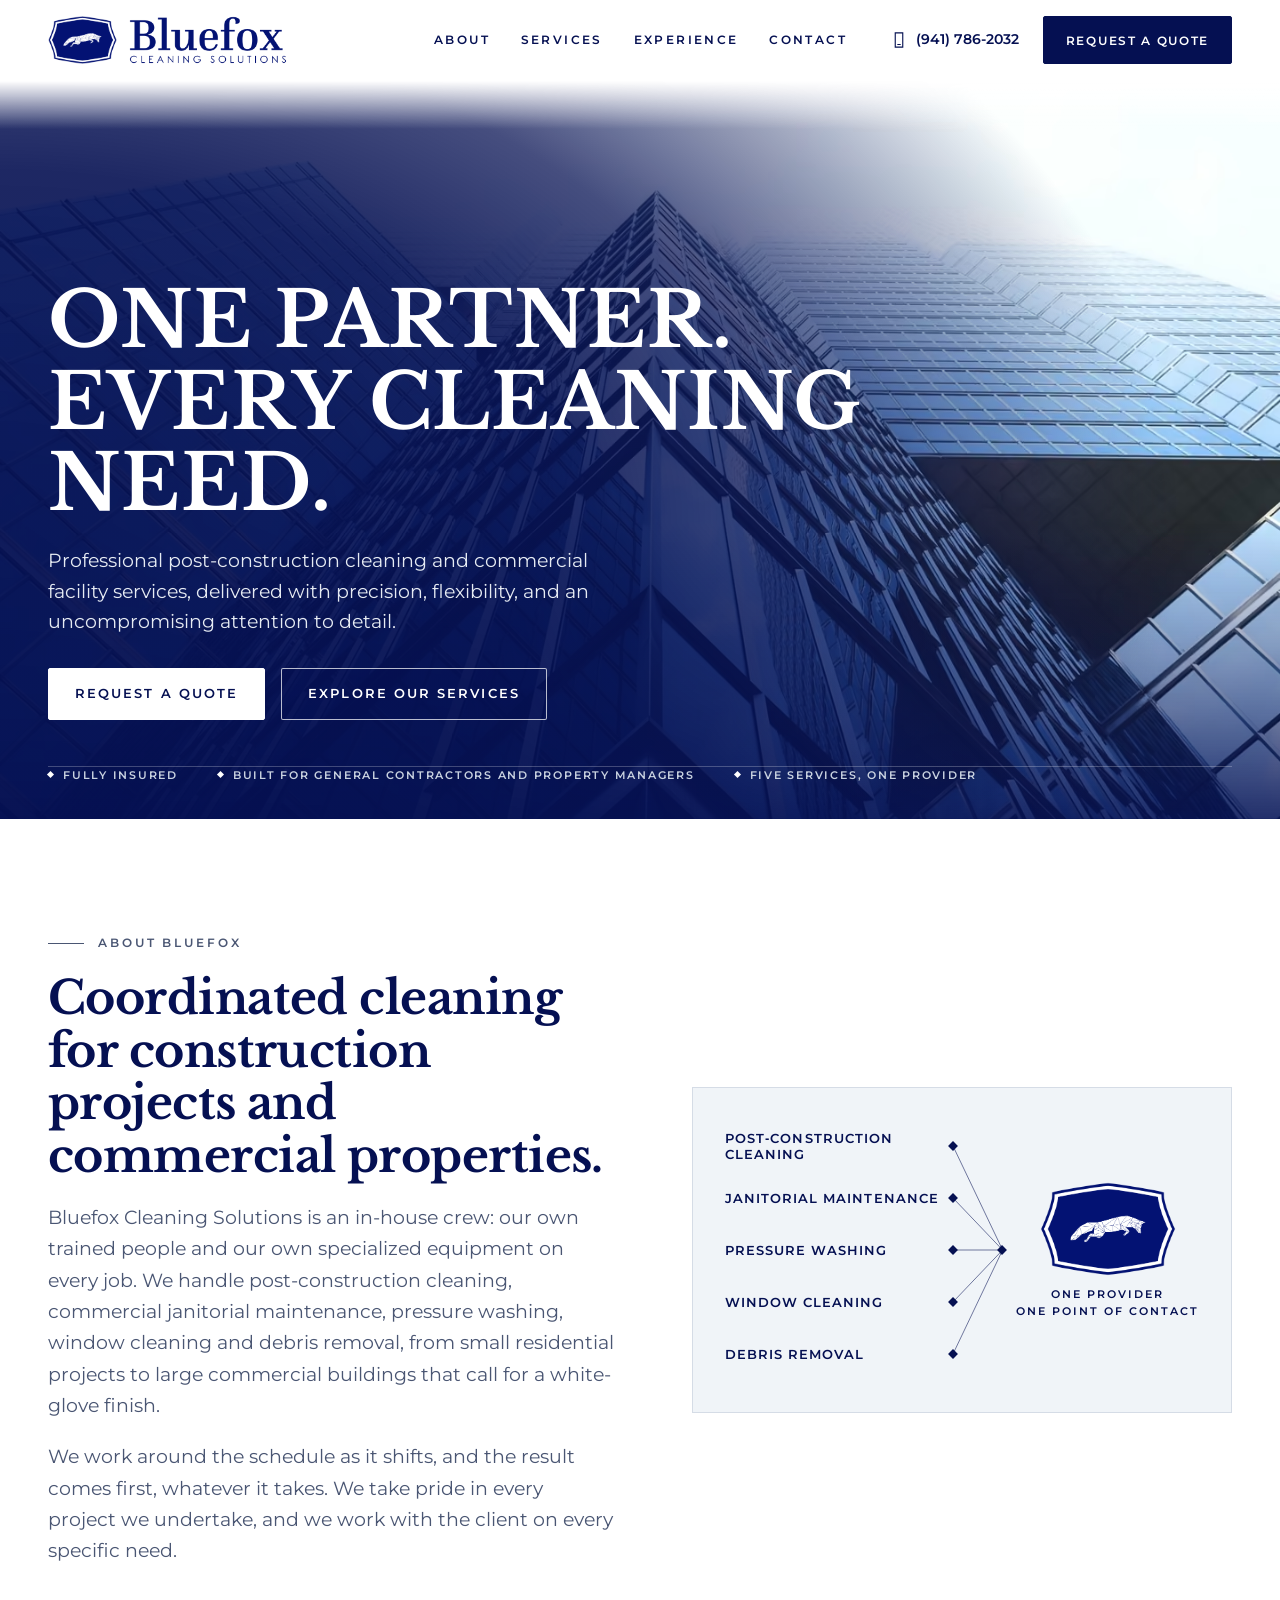
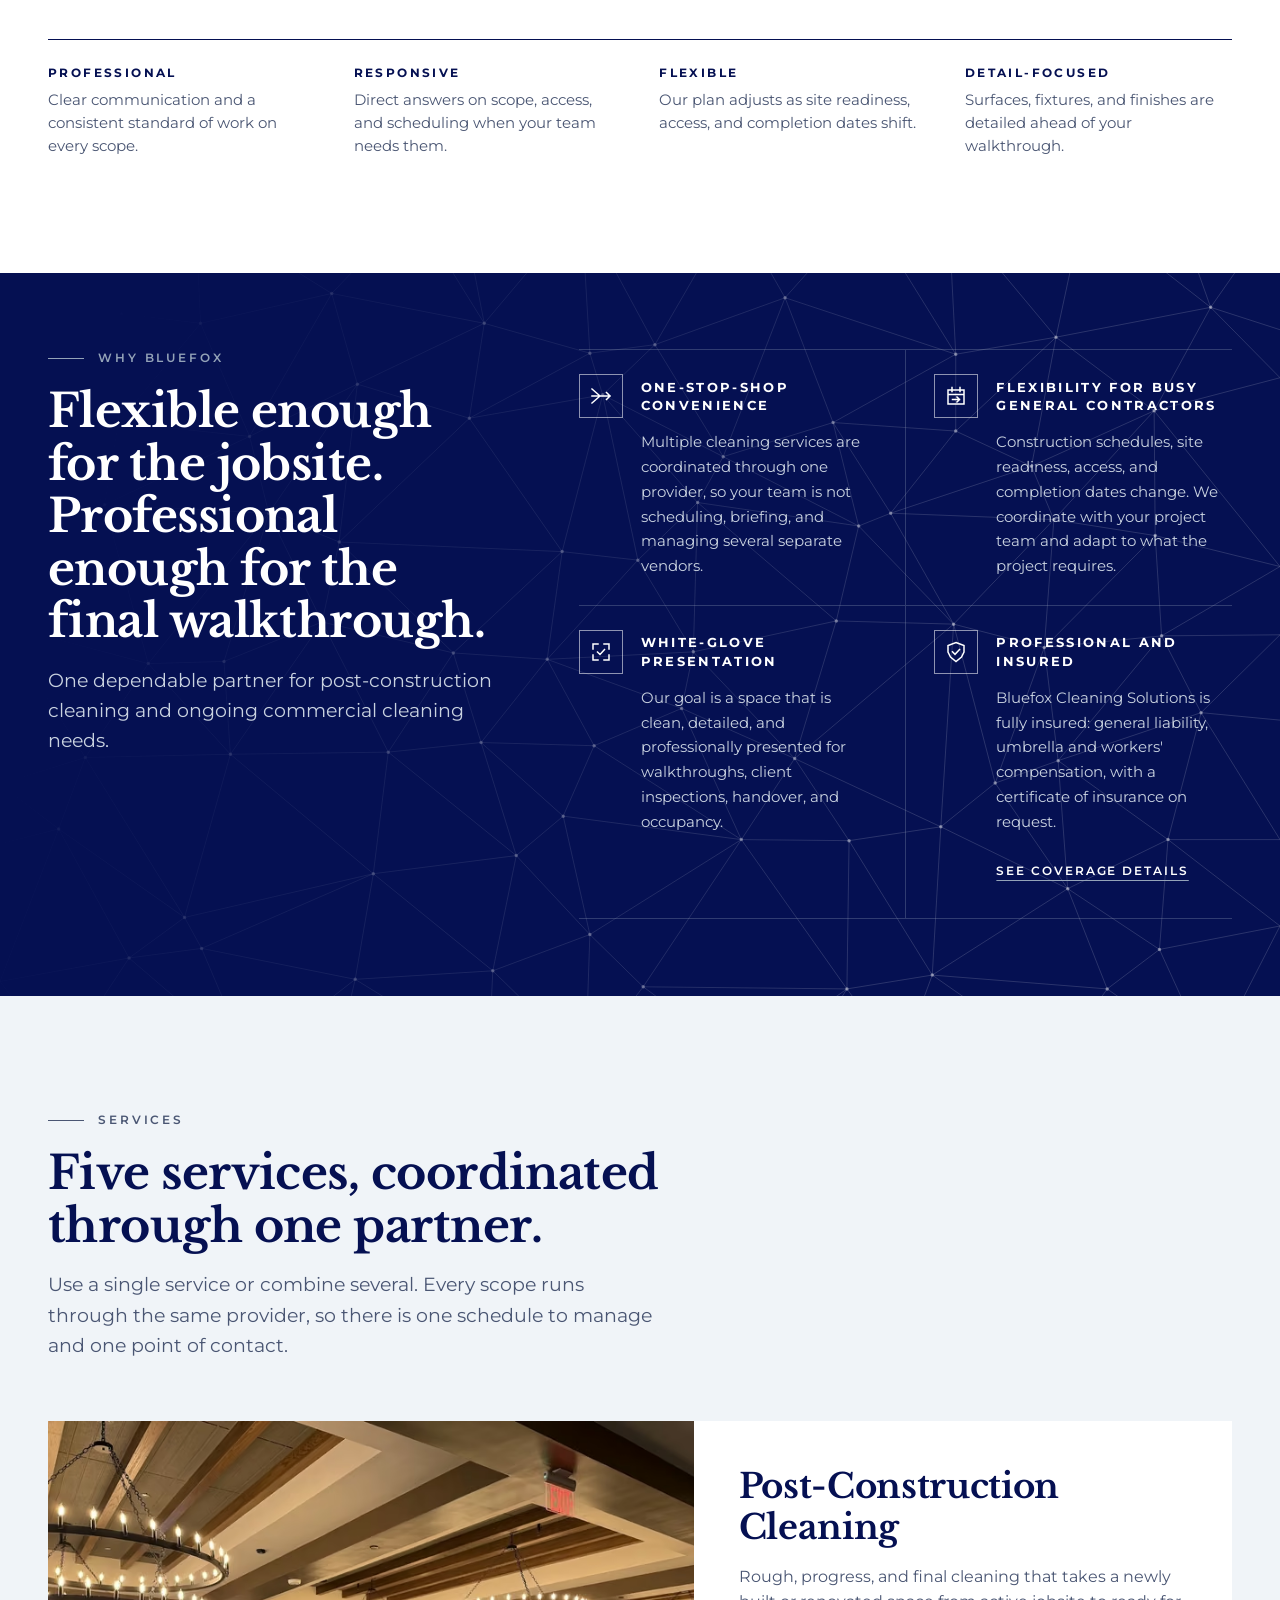
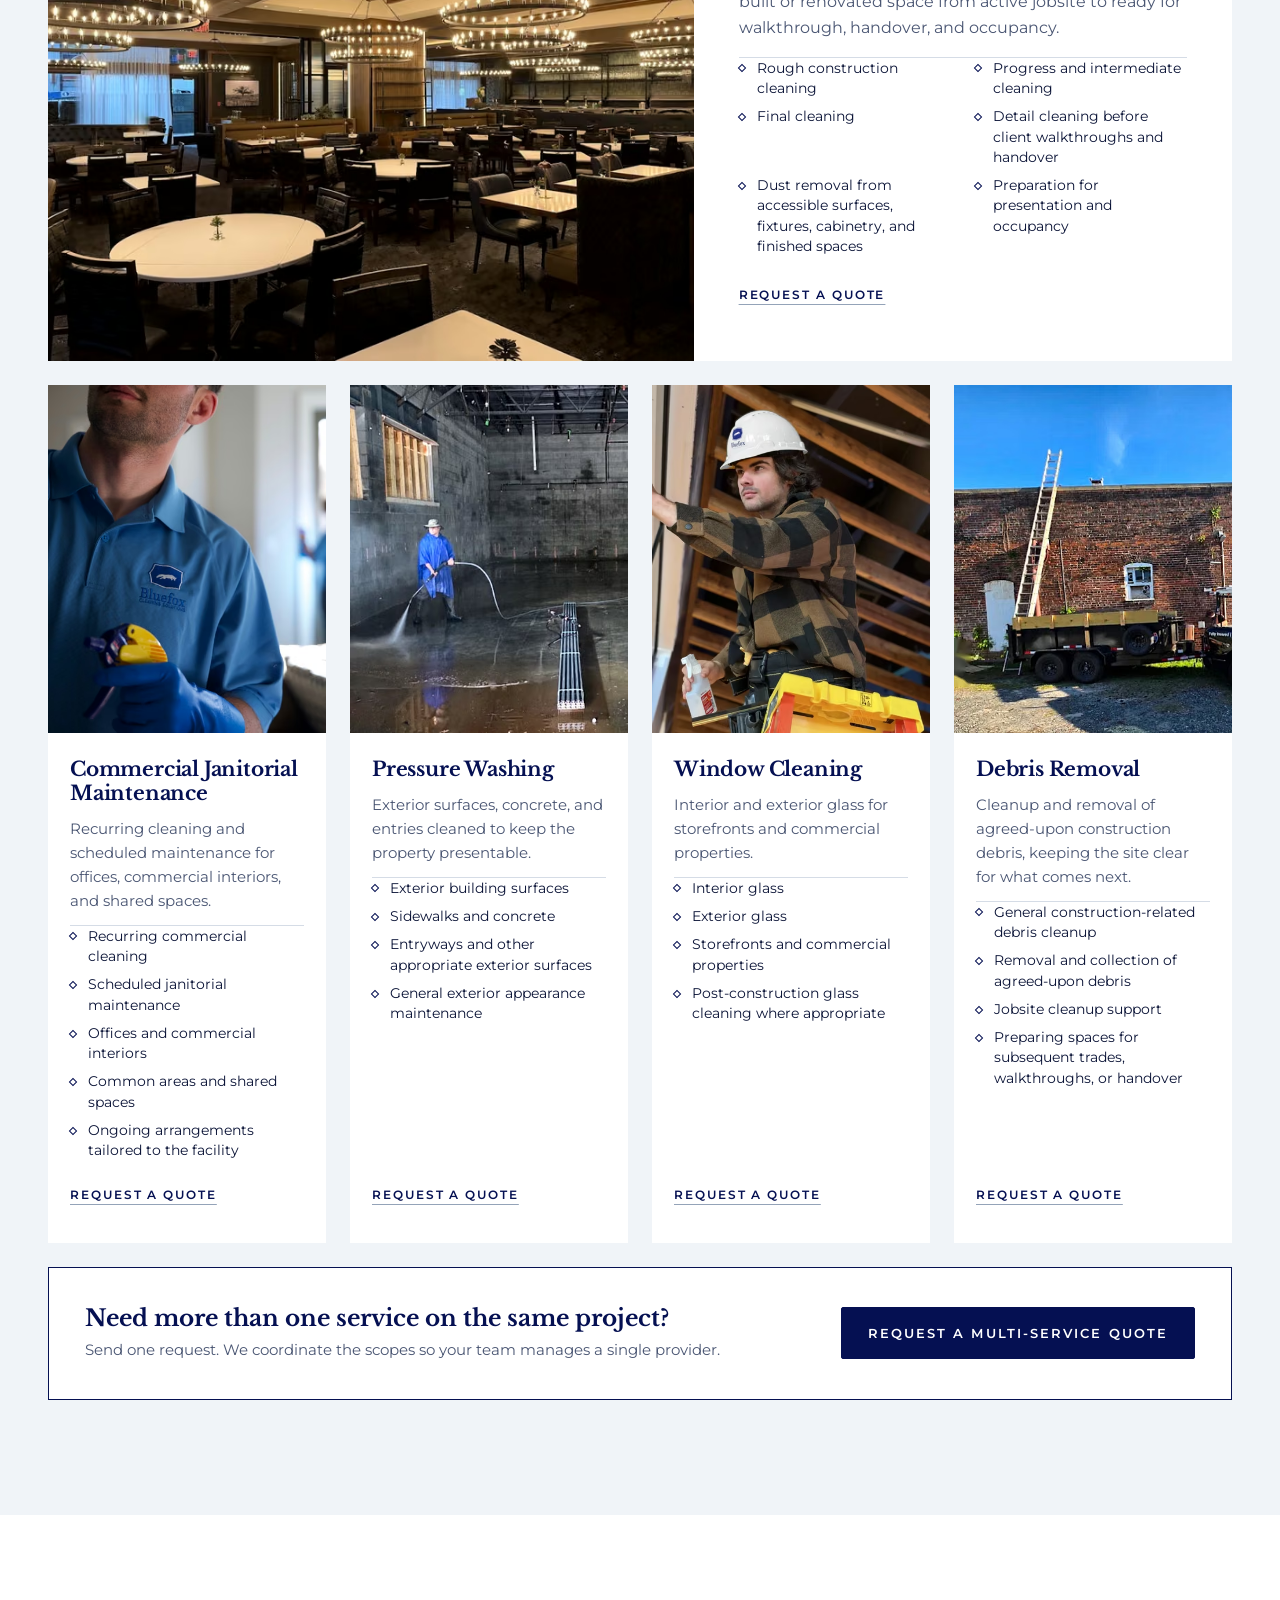
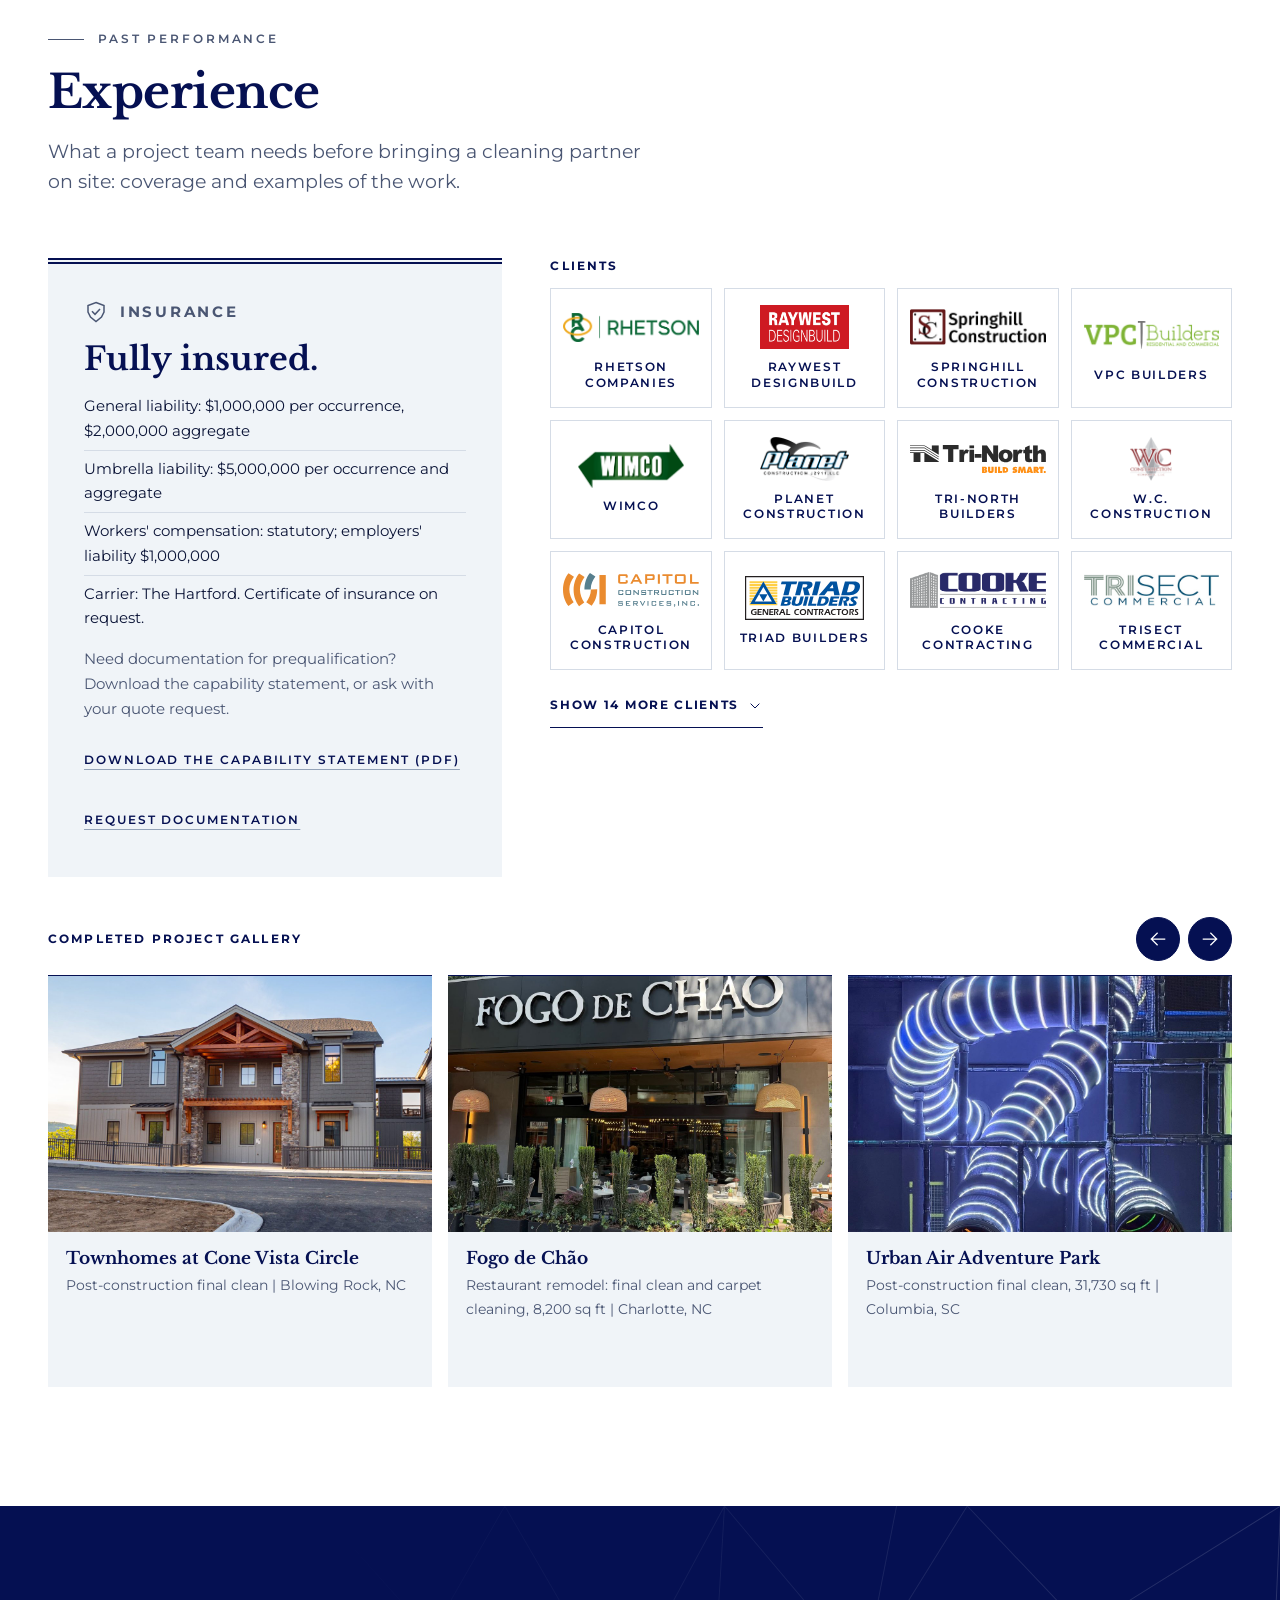
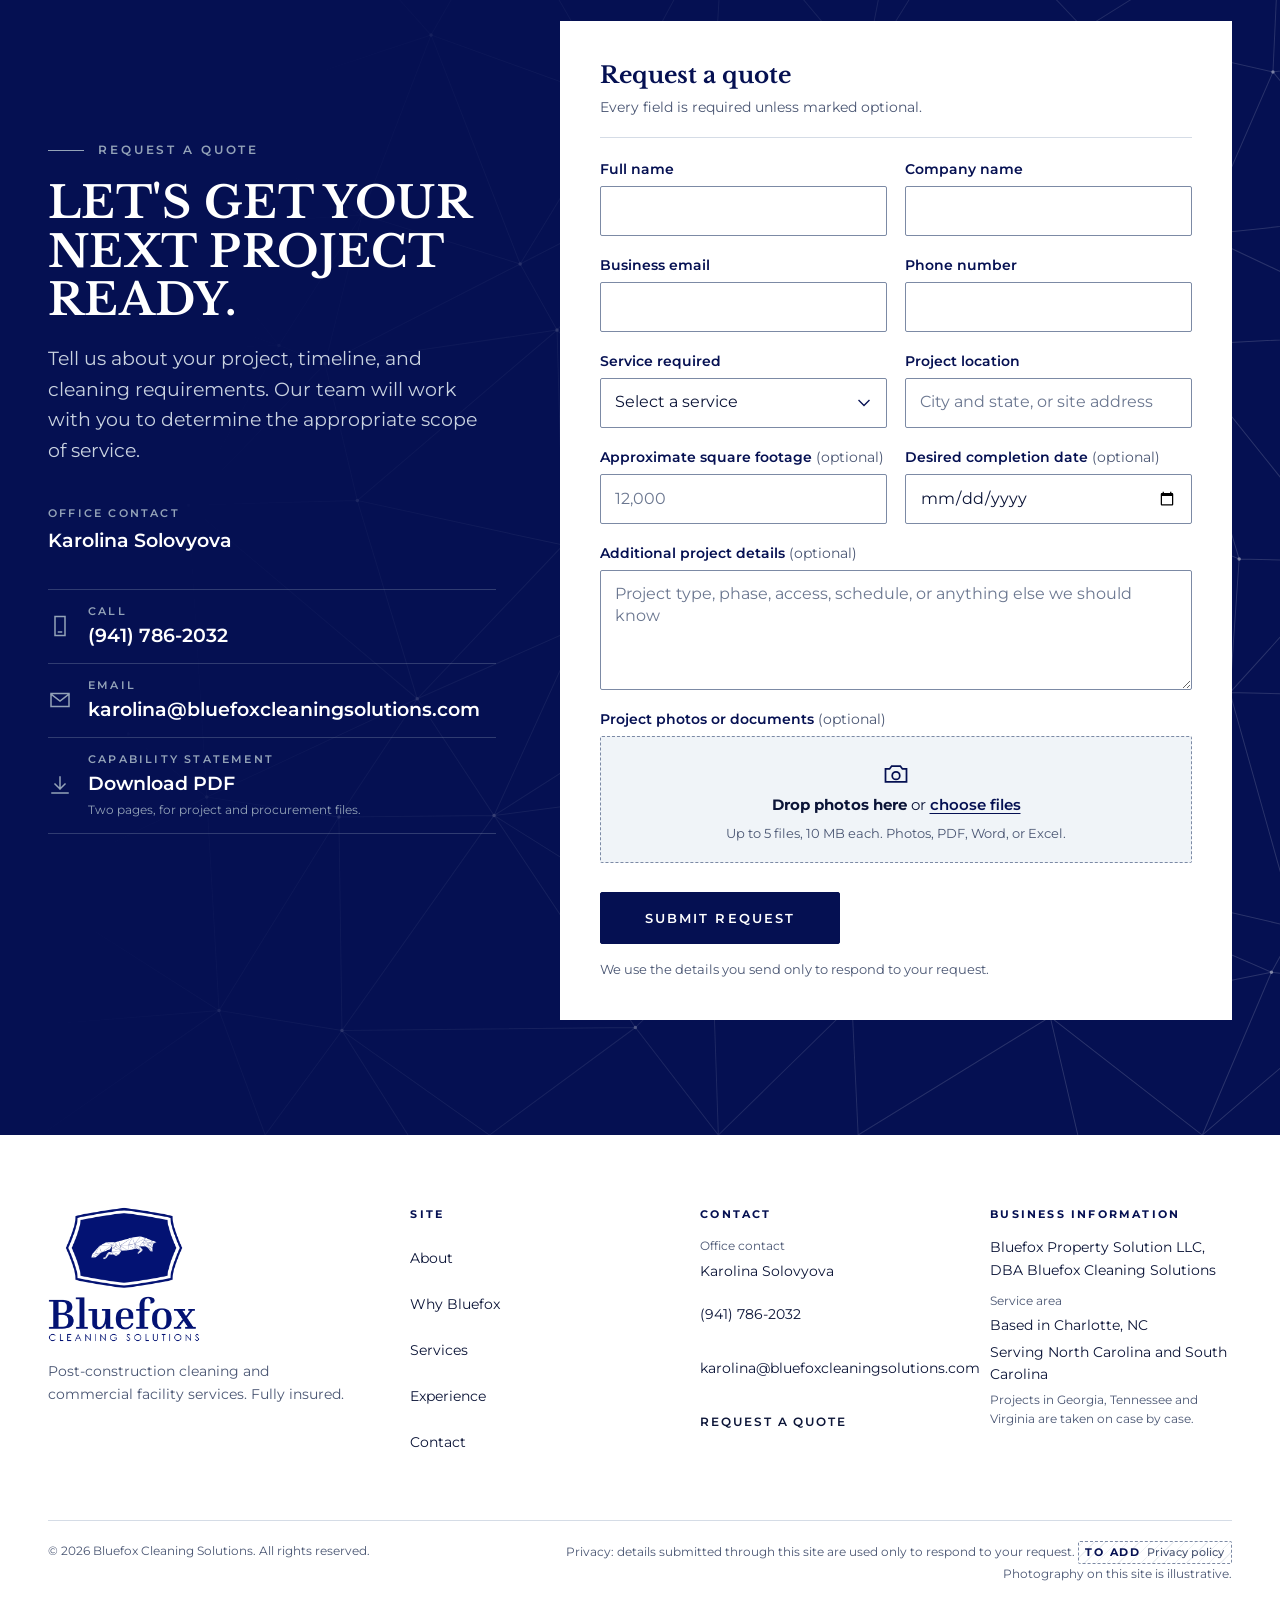
==== index.html @ df338b8a "Bluefox Cleaning Solutions website One-page site for general contractors and property managers: serv" ====
<!DOCTYPE html>
<html lang="en">
<head>
  <meta charset="utf-8">
  <meta name="viewport" content="width=device-width, initial-scale=1, viewport-fit=cover">
  <title>Bluefox Cleaning Solutions | Post-Construction &amp; Commercial Cleaning</title>
  <meta name="description" content="One partner for post-construction cleaning and commercial facility services: final cleans, janitorial maintenance, pressure washing, window cleaning and debris removal. Fully insured.">
  <meta name="theme-color" content="#051052">
  <meta name="format-detection" content="telephone=no">

  <!-- Social sharing -->
  <meta property="og:type" content="website">
  <meta property="og:site_name" content="Bluefox Cleaning Solutions">
  <meta property="og:title" content="Bluefox Cleaning Solutions | One partner. Every cleaning need.">
  <meta property="og:description" content="Post-construction cleaning and commercial facility services for general contractors, developers and property managers. Fully insured.">
  <meta property="og:image" content="og-image.jpg">
  <meta property="og:image:width" content="1200">
  <meta property="og:image:height" content="630">
  <meta property="og:image:alt" content="Bluefox Cleaning Solutions. One partner. Every cleaning need.">
  <meta name="twitter:card" content="summary_large_image">
  <link rel="canonical" href="https://www.bluefoxcleaningsolutions.com/">
  <meta property="og:url" content="https://www.bluefoxcleaningsolutions.com/">
  <meta property="og:image" content="https://www.bluefoxcleaningsolutions.com/og-image.jpg">

  <!-- Icons -->
  <link rel="icon" href="favicon.ico" sizes="48x48">
  <link rel="icon" type="image/png" sizes="32x32" href="assets/brand/favicon-32.png">
  <link rel="apple-touch-icon" href="assets/brand/apple-touch-icon.png">
  <link rel="manifest" href="site.webmanifest">

  <!-- Fast first paint on a phone: fonts and the hero photo start loading at once -->
  <link rel="preload" as="font" type="font/woff2" href="assets/fonts/montserrat-latin-wght-normal.woff2" crossorigin>
  <link rel="preload" as="font" type="font/woff2" href="assets/fonts/libre-baskerville-latin-700-normal.woff2" crossorigin>
  <link rel="preload" as="image" type="image/avif" media="(max-width: 61.99rem)" imagesrcset="assets/img/hero-tall-640.avif 640w, assets/img/hero-tall-960.avif 960w, assets/img/hero-tall-1200.avif 1200w" imagesizes="(min-width: 44rem) 100vw, 130vw" fetchpriority="high">
  <link rel="preload" as="image" type="image/avif" media="(min-width: 62rem)" imagesrcset="assets/img/hero-wide-960.avif 960w, assets/img/hero-wide-1440.avif 1440w, assets/img/hero-wide-2000.avif 2000w" imagesizes="100vw" fetchpriority="high">
  <link rel="stylesheet" href="assets/css/styles.css">
  <!-- Without JavaScript the settings file cannot be read, so "To add" markers and the blocks that depend on it stay out of sight -->
  <noscript>
    <style>
      .ph, [data-slot], [data-needs] { display: none !important; }
      .cap:nth-child(6) { grid-column: 1 / -1; }
    </style>
  </noscript>

  <!--
    Structured data for search engines. Only facts the company has confirmed
    are listed; the street address is left out on purpose.
  -->
  <script type="application/ld+json">
  {
    "@context": "https://schema.org",
    "@type": "LocalBusiness",
    "@id": "https://www.bluefoxcleaningsolutions.com/#business",
    "name": "Bluefox Cleaning Solutions",
    "legalName": "Bluefox Property Solution LLC",
    "url": "https://www.bluefoxcleaningsolutions.com/",
    "logo": "https://www.bluefoxcleaningsolutions.com/assets/brand/bluefox-logo.png",
    "image": "https://www.bluefoxcleaningsolutions.com/og-image.jpg",
    "telephone": "+1-941-786-2032",
    "email": "karolina@bluefoxcleaningsolutions.com",
    "areaServed": [
      { "@type": "State", "name": "North Carolina" },
      { "@type": "State", "name": "South Carolina" }
    ],
    "address": { "@type": "PostalAddress", "addressLocality": "Charlotte", "addressRegion": "NC", "addressCountry": "US" },
    "slogan": "One partner. Every cleaning need.",
    "description": "Post-construction cleaning and commercial facility services for general contractors, commercial developers, property managers and facility managers.",
    "knowsAbout": ["Post-construction cleaning", "Commercial janitorial maintenance", "Pressure washing", "Window cleaning", "Debris removal"],
    "hasOfferCatalog": {
      "@type": "OfferCatalog",
      "name": "Cleaning services",
      "itemListElement": [
        { "@type": "Offer", "itemOffered": { "@type": "Service", "name": "Post-construction cleaning" } },
        { "@type": "Offer", "itemOffered": { "@type": "Service", "name": "Commercial janitorial maintenance" } },
        { "@type": "Offer", "itemOffered": { "@type": "Service", "name": "Pressure washing" } },
        { "@type": "Offer", "itemOffered": { "@type": "Service", "name": "Window cleaning" } },
        { "@type": "Offer", "itemOffered": { "@type": "Service", "name": "Debris removal" } }
      ]
    }
  }
  </script>
</head>
<body>
<!-- @body:start -->
<script>document.documentElement.classList.add('js');</script>
<a class="skip-link" href="#main">Skip to content</a>

<!-- Icon set and the polygon motif, defined once and reused below -->
<svg width="0" height="0" style="position:absolute" aria-hidden="true" focusable="false">
  <defs>
    <symbol id="i-menu" viewBox="0 0 24 24"><path d="M3 7h18M3 12h18M3 17h18"/></symbol>
    <symbol id="i-close" viewBox="0 0 24 24"><path d="M5 5l14 14M19 5L5 19"/></symbol>
    <symbol id="i-chevron" viewBox="0 0 24 24"><path d="M6 9l6 6 6-6"/></symbol>
    <symbol id="i-camera" viewBox="0 0 24 24"><path d="M3 8.5h3.5l1.8-2.5h7.4l1.8 2.5H21v11H3zM12 11a3.25 3.25 0 1 0 0 6.5 3.25 3.25 0 0 0 0-6.5z"/></symbol>
    <symbol id="i-arrow" viewBox="0 0 24 24"><path d="M4 12h16M13 5l7 7-7 7"/></symbol>
    <symbol id="i-check" viewBox="0 0 24 24"><path d="M4.5 12.5l5 5L19.5 7"/></symbol>
    <symbol id="i-alert" viewBox="0 0 24 24"><path d="M12 3.5L21.5 20h-19zM12 10v5M12 17.2v.6"/></symbol>
    <symbol id="i-info" viewBox="0 0 24 24"><path d="M12 3l9 9-9 9-9-9zM12 11v5M12 7.8v.6"/></symbol>
    <symbol id="i-download" viewBox="0 0 24 24"><path d="M12 4v12M7 11l5 5 5-5M4 20h16"/></symbol>
    <symbol id="i-phone" viewBox="0 0 24 24"><path d="M7 2.5h10v19H7zM10.5 18h3"/></symbol>
    <symbol id="i-mail" viewBox="0 0 24 24"><path d="M3 5.5h18v13H3zM3 6l9 7 9-7"/></symbol>
    <symbol id="i-pin" viewBox="0 0 24 24"><path d="M12 21.5L5.5 11 8 4h8l2.5 7zM12 8l2.2 2.4L12 13l-2.2-2.6z"/></symbol>
    <symbol id="i-layers" viewBox="0 0 24 24"><path d="M12 3l9 5-9 5-9-5zM3 12.5l9 5 9-5M3 16.5l9 5 9-5"/></symbol>
    <symbol id="i-shield" viewBox="0 0 24 24"><path d="M12 2.5l8 3v6.5L17.5 17 12 21.5 6.5 17 4 12V5.5zM8.5 11.8l2.5 2.5 4.5-4.8"/></symbol>
    <symbol id="i-converge" viewBox="0 0 24 24"><path d="M3 5l8 7M3 12h8M3 19l8-7M11 12h10M17.5 8.5L21 12l-3.5 3.5"/></symbol>
    <symbol id="i-schedule" viewBox="0 0 24 24"><path d="M4 6h16v14H4zM4 10.5h16M8 3.5v4M16 3.5v4M8.5 15.5h7M13 13l2.5 2.5L13 18"/></symbol>
    <symbol id="i-frame" viewBox="0 0 24 24"><path d="M4 9V4h5M15 4h5v5M20 15v5h-5M9 20H4v-5M8.5 12l2.5 2.5 4.5-5"/></symbol>
    <symbol id="mesh-art" viewBox="0 0 1200 800"><path class="mesh__lines" d="M0 596L55 582L173 665L350 624L484 607L451 501L557 504L639 469L745 516L695 592L557 504L528 570L451 501L425 417L318 313L252 286L98 278L0 319M688 0L614 128L545 0L454 108L387 0L311 80L183 0L114 99L0 0M462 715L458 800L333 723L234 800L121 703L57 800L0 725L55 582L121 703L173 665L189 694L234 800M835 286L988 292L967 242L896 209L835 286L967 242L1082 190L1200 159L1135 93L1082 190L988 292L1083 307L1082 190L1200 336L1089 401L992 518L933 539L882 580L745 516L796 593L695 592L639 469L513 423L451 501L364 510L350 624L189 694L121 703L0 725M1001 638L1087 695L1135 800L1038 732L990 800L874 719L844 800L794 732L698 800L603 730L549 800L462 715L350 624L333 723L315 800M1126 473L1095 592L992 518L1126 473L1200 480M302 388L216 512L173 665L80 515L55 582L0 540L80 515L0 390L139 427L98 278L0 390M527 322L598 330L654 276L805 298L835 286L894 390L745 516L650 416L639 469M1083 307L979 412L933 539L1001 638L992 518L979 412L988 292L894 390L933 539M318 313L302 388L252 286L139 427L210 425L216 512L350 624M565 175L598 330L513 423L557 504M139 427L216 512L80 515L139 427M614 128L736 84L688 0M811 0L736 84L896 137L896 209L990 121L967 242M1095 592L1200 673L1087 695L1095 592L1001 638L882 580L796 593L794 732L751 800M188 108L311 80L454 108L433 0M896 137L781 201L896 209M527 322L425 417L302 388L210 425L252 286L234 214L98 278L0 152L111 201L98 278M796 593L874 719L882 580L894 390L805 298L784 387L745 516M614 128L678 233L654 276L650 416L598 330M188 108L234 214L311 80L335 165L252 286M1016 0L990 121L1082 190M1102 0L1135 93L1016 0M454 108L553 136L545 0M678 233L805 298L781 201L835 286M1200 400L1126 473L1200 592L1095 592M0 120L114 99L109 0M528 570L695 592L553 681L549 800M1135 93L1200 114M114 99L188 108L183 0M784 387L894 390L979 412L1089 401L1126 473M440 197L318 313L527 322L513 423L425 417L364 510L484 607L528 570L553 681L484 607L462 715L333 723L189 694M454 108L440 197L527 322L565 175L654 276L784 387L650 416L513 423M1001 638L1038 732L874 719L1001 638M1083 307L1200 336M889 0L896 137L811 0M896 137L990 121L889 0M302 388L364 510L216 512M1083 307L1089 401L1200 400M553 681L603 730L695 592L794 732L603 730M1200 673L1135 800M736 84L781 201L678 233L736 84M111 201L234 214L335 165L318 313M990 121L1135 93L1200 0M188 108L111 201L114 99L0 152M553 136L614 128L565 175L553 136L440 197L335 165L454 108M440 197L565 175L678 233M1038 732L1087 695M462 715L553 681M794 732L874 719"/><path class="mesh__nodes" d="M114 99h0M188 108h0M311 80h0M454 108h0M553 136h0M614 128h0M736 84h0M896 137h0M990 121h0M1135 93h0M111 201h0M234 214h0M335 165h0M440 197h0M565 175h0M678 233h0M781 201h0M896 209h0M967 242h0M1082 190h0M98 278h0M252 286h0M318 313h0M527 322h0M598 330h0M654 276h0M805 298h0M835 286h0M988 292h0M1083 307h0M139 427h0M210 425h0M302 388h0M425 417h0M513 423h0M650 416h0M784 387h0M894 390h0M979 412h0M1089 401h0M80 515h0M216 512h0M364 510h0M451 501h0M557 504h0M639 469h0M745 516h0M933 539h0M992 518h0M1126 473h0M55 582h0M173 665h0M350 624h0M484 607h0M528 570h0M695 592h0M796 593h0M882 580h0M1001 638h0M1095 592h0M121 703h0M189 694h0M333 723h0M462 715h0M553 681h0M603 730h0M794 732h0M874 719h0M1038 732h0M1087 695h0"/></symbol>
  </defs>
</svg>

<header class="site-header" data-header>
  <div class="container header-inner">
    <a class="brand" href="#top">
      <img class="brand__badge" src="assets/brand/bluefox-badge.png" width="394" height="273" alt="">
      <img class="brand__word" src="assets/brand/bluefox-wordmark.png" width="506" height="154" alt="Bluefox Cleaning Solutions">
    </a>

    <nav class="primary-nav" id="primary-nav" aria-label="Primary" data-nav>
      <ul class="primary-nav__list">
        <li><a href="#about">About</a></li>
        <li><a href="#services">Services</a></li>
        <li data-needs="trust.clients trust.projects"><a href="#experience">Experience</a></li>
        <li><a href="#contact">Contact</a></li>
      </ul>
      <div class="primary-nav__extra">
        <a class="primary-nav__contact" data-contact="phone" hidden>
          <svg class="icon icon--sm" aria-hidden="true"><use href="#i-phone"/></svg>
          <span data-contact-value></span>
        </a>
        <a class="primary-nav__contact" data-contact="email" hidden>
          <svg class="icon icon--sm" aria-hidden="true"><use href="#i-mail"/></svg>
          <span data-contact-value></span>
        </a>
        <a class="btn btn--primary btn--block" href="#quote">Request a Quote</a>
      </div>
    </nav>

    <div class="header-actions">
      <a class="header-phone" data-contact="phone" hidden>
        <svg class="icon icon--sm" aria-hidden="true"><use href="#i-phone"/></svg>
        <span data-contact-value></span>
      </a>
      <a class="btn btn--primary btn--sm header-cta" href="#quote" aria-label="Request a quote">
        <span class="cta-long">Request a Quote</span><span class="cta-short">Quote</span>
      </a>
      <button class="nav-toggle" type="button" aria-expanded="false" aria-controls="primary-nav" data-nav-toggle>
        <span class="visually-hidden">Menu</span>
        <svg class="icon icon--menu" aria-hidden="true"><use href="#i-menu"/></svg>
        <svg class="icon icon--close" aria-hidden="true"><use href="#i-close"/></svg>
      </button>
    </div>
  </div>
</header>

<main id="main">

  <!-- Hero =============================================================== -->
  <section class="hero" id="top" aria-labelledby="hero-title">
    <picture class="hero__media">
      <source media="(max-width: 61.99rem)" type="image/avif" sizes="(min-width: 44rem) 100vw, 130vw" srcset="assets/img/hero-tall-640.avif 640w, assets/img/hero-tall-960.avif 960w, assets/img/hero-tall-1200.avif 1200w">
      <source media="(max-width: 61.99rem)" sizes="(min-width: 44rem) 100vw, 130vw" srcset="assets/img/hero-tall-640.jpg 640w, assets/img/hero-tall-960.jpg 960w, assets/img/hero-tall-1200.jpg 1200w">
      <source type="image/avif" sizes="100vw" srcset="assets/img/hero-wide-960.avif 960w, assets/img/hero-wide-1440.avif 1440w, assets/img/hero-wide-2000.avif 2000w">
      <img src="assets/img/hero-wide-1440.jpg" sizes="100vw" srcset="assets/img/hero-wide-960.jpg 960w, assets/img/hero-wide-1440.jpg 1440w, assets/img/hero-wide-2000.jpg 2000w" width="2000" height="1502" alt="Glass curtain-wall office towers seen from street level, rising into a bright sky." fetchpriority="high" decoding="async">
    </picture>
    <div class="container hero__inner">
      <h1 class="hero__title" id="hero-title"><span>One partner.</span> <span>Every cleaning need.</span></h1>
      <p class="hero__lede">Professional post-construction cleaning and commercial facility services, delivered with precision, flexibility, and an uncompromising attention to detail.</p>
      <div class="hero__actions">
        <a class="btn btn--light" href="#quote">Request a Quote</a>
        <a class="btn btn--ghost" href="#services">Explore Our Services</a>
      </div>
      <ul class="hero__assurances">
        <li>Fully insured</li>
        <li>Built for general contractors and property managers</li>
        <li>Five services, one provider</li>
      </ul>
    </div>
  </section>

  <!-- About ============================================================== -->
  <section class="section" id="about" aria-labelledby="about-title">
    <div class="container">
      <div class="about__grid">
        <div class="about__copy">
          <p class="eyebrow">About Bluefox</p>
          <h2 class="title" id="about-title">Coordinated cleaning for construction projects and commercial properties.</h2>
          <p>Bluefox Cleaning Solutions is an in-house crew: our own trained people and our own specialized equipment on every job. We handle post-construction cleaning, commercial janitorial maintenance, pressure washing, window cleaning and debris removal, from small residential projects to large commercial buildings that call for a white-glove finish.</p>
          <p>We work around the schedule as it shifts, and the result comes first, whatever it takes. We take pride in every project we undertake, and we work with the client on every specific need.</p>
        </div>

        <figure class="one-partner" aria-labelledby="one-partner-caption">
          <ul class="one-partner__scopes">
            <li>Post&#8209;construction<br>cleaning</li>
            <li>Janitorial maintenance</li>
            <li>Pressure washing</li>
            <li>Window cleaning</li>
            <li>Debris removal</li>
          </ul>
          <svg class="one-partner__lines" viewBox="0 0 100 100" preserveAspectRatio="none" aria-hidden="true" focusable="false">
            <path d="M0 10L100 50M0 30L100 50M0 50L100 50M0 70L100 50M0 90L100 50"/>
          </svg>
          <div class="one-partner__hub">
            <img src="assets/brand/bluefox-badge.png" width="394" height="273" alt="" loading="lazy" decoding="async">
            <p>One provider<span class="one-partner__more"><br>One point of contact</span></p>
          </div>
          <figcaption class="visually-hidden" id="one-partner-caption">Five scopes of work, coordinated through one provider and one point of contact.</figcaption>
        </figure>
      </div>

      <ul class="values">
        <li>
          <h3>Professional</h3>
          <p>Clear communication and a consistent standard of work on every scope.</p>
        </li>
        <li>
          <h3>Responsive</h3>
          <p>Direct answers on scope, access, and scheduling when your team needs them.</p>
        </li>
        <li>
          <h3>Flexible</h3>
          <p>Our plan adjusts as site readiness, access, and completion dates shift.</p>
        </li>
        <li>
          <h3>Detail-focused</h3>
          <p>Surfaces, fixtures, and finishes are detailed ahead of your walkthrough.</p>
        </li>
      </ul>
    </div>
  </section>

  <!-- Why Bluefox ======================================================== -->
  <section class="section why on-navy" id="why" aria-labelledby="why-title">
    <svg class="mesh" viewBox="0 0 1200 800" preserveAspectRatio="xMidYMid slice" aria-hidden="true" focusable="false"><use href="#mesh-art"/></svg>
    <div class="container why__grid">
      <header class="why__head">
        <p class="eyebrow">Why Bluefox</p>
        <h2 class="title" id="why-title">Flexible enough for the jobsite. Professional enough for the final walkthrough.</h2>
        <p class="lede">One dependable partner for post-construction cleaning and ongoing commercial cleaning needs.</p>
      </header>

      <ul class="advantages">
        <li class="advantage">
          <span class="advantage__icon"><svg class="icon" aria-hidden="true"><use href="#i-converge"/></svg></span>
          <h3 class="advantage__title">One-stop-shop convenience</h3>
          <div class="advantage__text">
            <p>Multiple cleaning services are coordinated through one provider, so your team is not scheduling, briefing, and managing several separate vendors.</p>
          </div>
        </li>
        <li class="advantage">
          <span class="advantage__icon"><svg class="icon" aria-hidden="true"><use href="#i-schedule"/></svg></span>
          <h3 class="advantage__title">Flexibility for busy general contractors</h3>
          <div class="advantage__text">
            <p>Construction schedules, site readiness, access, and completion dates change. We coordinate with your project team and adapt to what the project requires.</p>
          </div>
        </li>
        <li class="advantage">
          <span class="advantage__icon"><svg class="icon" aria-hidden="true"><use href="#i-frame"/></svg></span>
          <h3 class="advantage__title">White-glove presentation</h3>
          <div class="advantage__text">
            <p>Our goal is a space that is clean, detailed, and professionally presented for walkthroughs, client inspections, handover, and occupancy.</p>
          </div>
        </li>
        <li class="advantage">
          <span class="advantage__icon"><svg class="icon" aria-hidden="true"><use href="#i-shield"/></svg></span>
          <h3 class="advantage__title">Professional and insured</h3>
          <div class="advantage__text">
            <p>Bluefox Cleaning Solutions is fully insured: general liability, umbrella and workers' compensation, with a certificate of insurance on request.</p>
            <a class="text-link" href="#experience" data-needs="insurance.details">See coverage details</a>
          </div>
        </li>
      </ul>
    </div>
  </section>

  <!-- Services =========================================================== -->
  <section class="section section--glacier" id="services" aria-labelledby="services-title">
    <div class="container">
      <header class="section-head">
        <p class="eyebrow">Services</p>
        <h2 class="title" id="services-title">Five services, coordinated through one partner.</h2>
        <p class="lede">Use a single service or combine several. Every scope runs through the same provider, so there is one schedule to manage and one point of contact.</p>
      </header>

      <div class="services__grid">

        <article class="service service--feature" id="service-post-construction">
          <div class="service__media" style="background-image:url([data-uri])">
            <picture>
              <source type="image/avif" sizes="(min-width: 72rem) 42rem, (min-width: 44rem) 55vw, 100vw" srcset="assets/img/service-post-construction-480.avif 480w, assets/img/service-post-construction-800.avif 800w, assets/img/service-post-construction-1333.avif 1333w">
              <img src="assets/img/service-post-construction-800.jpg" sizes="(min-width: 72rem) 42rem, (min-width: 44rem) 55vw, 100vw" srcset="assets/img/service-post-construction-480.jpg 480w, assets/img/service-post-construction-800.jpg 800w, assets/img/service-post-construction-1333.jpg 1333w" width="1333" height="1000" alt="A finished restaurant dining room after a Bluefox final clean: ring chandeliers over set tables and clean carpet." loading="lazy" decoding="async">
            </picture>
          </div>
          <div class="service__body">
            <h3 class="service__title">Post-Construction Cleaning</h3>
            <p class="service__desc">Rough, progress, and final cleaning that takes a newly built or renovated space from active jobsite to ready for walkthrough, handover, and occupancy.</p>
            <button class="scope-toggle" type="button" aria-expanded="false" aria-controls="scope-post-construction" data-scope-toggle>
              <span>Scope of work</span>
              <svg class="icon icon--sm" aria-hidden="true"><use href="#i-chevron"/></svg>
            </button>
            <ul class="scope" id="scope-post-construction" data-collapsed="false">
              <li>Rough construction cleaning</li>
              <li>Progress and intermediate cleaning</li>
              <li>Final cleaning</li>
              <li>Detail cleaning before client walkthroughs and handover</li>
              <li>Dust removal from accessible surfaces, fixtures, cabinetry, and finished spaces</li>
              <li>Preparation for presentation and occupancy</li>
            </ul>
            <a class="text-link service__link" href="#quote" data-service="Post-construction cleaning" aria-label="Request a quote for post-construction cleaning">Request a quote</a>
          </div>
        </article>

        <article class="service" id="service-facility-maintenance">
          <div class="service__media" style="background-image:url([data-uri])">
            <picture>
              <source type="image/avif" sizes="(min-width: 72rem) 18rem, (min-width: 44rem) 46vw, 100vw" srcset="assets/img/service-facility-maintenance-480.avif 480w, assets/img/service-facility-maintenance-800.avif 800w, assets/img/service-facility-maintenance-1200.avif 1200w">
              <img src="assets/img/service-facility-maintenance-800.jpg" sizes="(min-width: 72rem) 18rem, (min-width: 44rem) 46vw, 100vw" srcset="assets/img/service-facility-maintenance-480.jpg 480w, assets/img/service-facility-maintenance-800.jpg 800w, assets/img/service-facility-maintenance-1200.jpg 1200w" width="1200" height="1500" alt="A Bluefox technician in a uniform polo and gloves with a spray bottle, with a colleague cleaning a window behind." loading="lazy" decoding="async">
            </picture>
          </div>
          <div class="service__body">
            <h3 class="service__title">Commercial Janitorial Maintenance</h3>
            <p class="service__desc">Recurring cleaning and scheduled maintenance for offices, commercial interiors, and shared spaces.</p>
            <button class="scope-toggle" type="button" aria-expanded="false" aria-controls="scope-facility-maintenance" data-scope-toggle>
              <span>Scope of work</span>
              <svg class="icon icon--sm" aria-hidden="true"><use href="#i-chevron"/></svg>
            </button>
            <ul class="scope" id="scope-facility-maintenance">
              <li>Recurring commercial cleaning</li>
              <li>Scheduled janitorial maintenance</li>
              <li>Offices and commercial interiors</li>
              <li>Common areas and shared spaces</li>
              <li>Ongoing arrangements tailored to the facility</li>
            </ul>
            <a class="text-link service__link" href="#quote" data-service="Commercial janitorial maintenance" aria-label="Request a quote for commercial janitorial maintenance">Request a quote</a>
          </div>
        </article>

        <article class="service" id="service-pressure-washing">
          <div class="service__media" style="background-image:url([data-uri])">
            <picture>
              <source type="image/avif" sizes="(min-width: 72rem) 18rem, (min-width: 44rem) 46vw, 100vw" srcset="assets/img/service-pressure-washing-398.avif 398w, assets/img/service-pressure-washing-480.avif 480w">
              <img src="assets/img/service-pressure-washing-480.jpg" sizes="(min-width: 72rem) 18rem, (min-width: 44rem) 46vw, 100vw" srcset="assets/img/service-pressure-washing-398.jpg 398w, assets/img/service-pressure-washing-480.jpg 480w" width="480" height="599" alt="A Bluefox crew member pressure washing the concrete floor of an empty commercial building." loading="lazy" decoding="async">
            </picture>
          </div>
          <div class="service__body">
            <h3 class="service__title">Pressure Washing</h3>
            <p class="service__desc">Exterior surfaces, concrete, and entries cleaned to keep the property presentable.</p>
            <button class="scope-toggle" type="button" aria-expanded="false" aria-controls="scope-pressure-washing" data-scope-toggle>
              <span>Scope of work</span>
              <svg class="icon icon--sm" aria-hidden="true"><use href="#i-chevron"/></svg>
            </button>
            <ul class="scope" id="scope-pressure-washing">
              <li>Exterior building surfaces</li>
              <li>Sidewalks and concrete</li>
              <li>Entryways and other appropriate exterior surfaces</li>
              <li>General exterior appearance maintenance</li>
            </ul>
            <a class="text-link service__link" href="#quote" data-service="Pressure washing" aria-label="Request a quote for pressure washing">Request a quote</a>
          </div>
        </article>

        <article class="service" id="service-window-cleaning">
          <div class="service__media" style="background-image:url([data-uri])">
            <picture>
              <source type="image/avif" sizes="(min-width: 72rem) 18rem, (min-width: 44rem) 46vw, 100vw" srcset="assets/img/service-window-cleaning-480.avif 480w, assets/img/service-window-cleaning-800.avif 800w, assets/img/service-window-cleaning-959.avif 959w">
              <img src="assets/img/service-window-cleaning-800.jpg" sizes="(min-width: 72rem) 18rem, (min-width: 44rem) 46vw, 100vw" srcset="assets/img/service-window-cleaning-480.jpg 480w, assets/img/service-window-cleaning-800.jpg 800w, assets/img/service-window-cleaning-959.jpg 959w" width="959" height="1199" alt="A Bluefox technician in a white hard hat reaching across a window frame from a lift." loading="lazy" decoding="async">
            </picture>
          </div>
          <div class="service__body">
            <h3 class="service__title">Window Cleaning</h3>
            <p class="service__desc">Interior and exterior glass for storefronts and commercial properties.</p>
            <button class="scope-toggle" type="button" aria-expanded="false" aria-controls="scope-window-cleaning" data-scope-toggle>
              <span>Scope of work</span>
              <svg class="icon icon--sm" aria-hidden="true"><use href="#i-chevron"/></svg>
            </button>
            <ul class="scope" id="scope-window-cleaning">
              <li>Interior glass</li>
              <li>Exterior glass</li>
              <li>Storefronts and commercial properties</li>
              <li>Post-construction glass cleaning where appropriate</li>
            </ul>
            <a class="text-link service__link" href="#quote" data-service="Window cleaning" aria-label="Request a quote for window cleaning">Request a quote</a>
          </div>
        </article>

        <article class="service" id="service-debris-removal">
          <div class="service__media" style="background-image:url([data-uri])">
            <picture>
              <source type="image/avif" sizes="(min-width: 72rem) 18rem, (min-width: 44rem) 46vw, 100vw" srcset="assets/img/service-debris-removal-407.avif 407w, assets/img/service-debris-removal-480.avif 480w">
              <img src="assets/img/service-debris-removal-480.jpg" sizes="(min-width: 72rem) 18rem, (min-width: 44rem) 46vw, 100vw" srcset="assets/img/service-debris-removal-407.jpg 407w, assets/img/service-debris-removal-480.jpg 480w" width="480" height="600" alt="A Bluefox dump trailer and ladder against a brick building during a debris removal job." loading="lazy" decoding="async">
            </picture>
          </div>
          <div class="service__body">
            <h3 class="service__title">Debris Removal</h3>
            <p class="service__desc">Cleanup and removal of agreed-upon construction debris, keeping the site clear for what comes next.</p>
            <button class="scope-toggle" type="button" aria-expanded="false" aria-controls="scope-debris-removal" data-scope-toggle>
              <span>Scope of work</span>
              <svg class="icon icon--sm" aria-hidden="true"><use href="#i-chevron"/></svg>
            </button>
            <ul class="scope" id="scope-debris-removal">
              <li>General construction-related debris cleanup</li>
              <li>Removal and collection of agreed-upon debris</li>
              <li>Jobsite cleanup support</li>
              <li>Preparing spaces for subsequent trades, walkthroughs, or handover</li>
            </ul>
            <a class="text-link service__link" href="#quote" data-service="Debris removal" aria-label="Request a quote for debris removal">Request a quote</a>
          </div>
        </article>

      </div>

      <div class="services__bundle">
        <div>
          <h3>Need more than one service on the same project?</h3>
          <p>Send one request. We coordinate the scopes so your team manages a single provider.</p>
        </div>
        <a class="btn btn--primary" href="#quote" data-service="Multiple services"><span>Request a <span class="nowrap">Multi-Service</span> Quote</span></a>
      </div>
    </div>
  </section>

  <!-- Experience / trust ================================================= -->
  <section class="section" id="experience" aria-labelledby="experience-title" data-needs="trust.clients trust.projects">
    <div class="container">
      <header class="section-head">
        <p class="eyebrow">Past performance</p>
        <h2 class="title" id="experience-title">Experience</h2>
        <p class="lede">What a project team needs before bringing a cleaning partner on site: coverage and examples of the work.</p>
      </header>

      <div class="trust__grid">
        <div class="assurance">
          <p class="assurance__mark"><svg class="icon" aria-hidden="true"><use href="#i-shield"/></svg>Insurance</p>
          <h3 class="assurance__title">Fully insured.</h3>
          <ul class="cap__list" data-list="insurance.details" hidden></ul>
          <span class="ph" data-hide-if="insurance.details">Verified coverage limits and documentation</span>
          <p>Need documentation for prequalification? Download the capability statement, or ask with your quote request.</p>
          <a class="text-link" href="assets/docs/Bluefox-Capability-Statement.pdf" download="Bluefox-Capability-Statement.pdf" data-download data-show-if="capability.pdf">Download the capability statement (PDF)</a>
          <a class="text-link" href="#quote">Request documentation</a>
        </div>

        <div class="trust__stack" data-needs="trust.clients">

          <div class="trust__group" data-trust="clients" data-needs="trust.clients">
            <h3 class="trust__label">Clients</h3>
            <ul class="trust__items trust__items--logos" data-trust-items>
              <li class="slot slot--logo" data-slot><span class="slot__tag">To add</span>Approved client logo</li>
              <li class="slot slot--logo" data-slot><span class="slot__tag">To add</span>Approved client logo</li>
              <li class="slot slot--logo" data-slot><span class="slot__tag">To add</span>Approved client logo</li>
              <li class="slot slot--logo" data-slot><span class="slot__tag">To add</span>Approved client logo</li>
            </ul>
          </div>
        </div>

        <div class="trust__group trust__group--wide" data-trust="projects" data-needs="trust.projects">
          <div class="trust__head">
            <h3 class="trust__label" id="projects-label">Completed project gallery</h3>
            <div class="carousel__nav" data-carousel-nav hidden>
              <button class="carousel__btn" type="button" data-carousel-prev aria-label="Previous projects"><svg class="icon" aria-hidden="true"><use href="#i-arrow"/></svg></button>
              <button class="carousel__btn" type="button" data-carousel-next aria-label="Next projects"><svg class="icon" aria-hidden="true"><use href="#i-arrow"/></svg></button>
            </div>
          </div>
          <div class="carousel" data-carousel>
            <div class="trust__items trust__items--projects carousel__track" data-trust-items tabindex="0" role="region" aria-labelledby="projects-label">
              <div class="slot slot--project" data-slot><span class="slot__tag">To add</span>Project photograph with a brief description: project, scope, and location.</div>
              <div class="slot slot--project" data-slot><span class="slot__tag">To add</span>Project photograph with a brief description: project, scope, and location.</div>
              <div class="slot slot--project" data-slot><span class="slot__tag">To add</span>Project photograph with a brief description: project, scope, and location.</div>
            </div>
          </div>
        </div>
      </div>
    </div>
  </section>

  <!-- Contact + quote request ============================================ -->
  <section class="section contact on-navy" id="contact" aria-labelledby="contact-title">
    <svg class="mesh" viewBox="0 0 1200 800" preserveAspectRatio="xMidYMid slice" aria-hidden="true" focusable="false"><use href="#mesh-art"/></svg>
    <div class="container contact__grid">
      <div class="contact__copy">
        <p class="eyebrow">Request a quote</p>
        <h2 class="contact__title" id="contact-title">Let's get your next project ready.</h2>
        <p class="lede">Tell us about your project, timeline, and cleaning requirements. Our team will work with you to determine the appropriate scope of service.</p>
        <p class="contact__person" data-show-if="contact.name" hidden><span class="contact__person-label" data-bind="contact.role">Your contact</span><span data-bind="contact.name"></span></p>

        <div class="contact__methods" data-needs="contact.phone contact.email contact.hours capability.pdf">
          <a class="contact__method" data-contact="phone">
            <svg class="icon" aria-hidden="true"><use href="#i-phone"/></svg>
            <span class="contact__method-label">Call</span>
            <span class="contact__method-value"><span class="ph" data-contact-value>Phone number</span></span>
          </a>
          <a class="contact__method" data-contact="email">
            <svg class="icon" aria-hidden="true"><use href="#i-mail"/></svg>
            <span class="contact__method-label">Email</span>
            <span class="contact__method-value"><span class="ph" data-contact-value>Email address</span></span>
          </a>
          <div class="contact__method" data-show-if="contact.hours" hidden>
            <svg class="icon" aria-hidden="true"><use href="#i-schedule"/></svg>
            <span class="contact__method-label">Hours</span>
            <span class="contact__method-value" data-bind="contact.hours"></span>
          </div>
          <a class="contact__method contact__method--download" href="assets/docs/Bluefox-Capability-Statement.pdf" download="Bluefox-Capability-Statement.pdf" data-download data-show-if="capability.pdf">
            <svg class="icon" aria-hidden="true"><use href="#i-download"/></svg>
            <span class="contact__method-label">Capability statement</span>
            <span class="contact__method-value">Download PDF</span>
            <span class="contact__method-note" data-download-note>Two pages, for project and procurement files.</span>
          </a>
        </div>
      </div>

      <!-- data-netlify is read only by Netlify hosting (README, "Connect the quote form"); other hosts ignore it -->
      <form class="quote" id="quote" name="quote" method="post" enctype="multipart/form-data" aria-labelledby="quote-title" data-netlify="true" data-quote-form>
        <div class="quote__head">
          <h3 class="quote__title" id="quote-title">Request a quote</h3>
          <p class="quote__hint">Every field is required unless marked optional.</p>
        </div>

        <noscript>
          <div class="status status--notice">
            <svg class="icon" aria-hidden="true"><use href="#i-info"/></svg>
            <div class="status__body"><p class="status__title">This form needs JavaScript.</p><p>Turn JavaScript on in your browser to send a request and to see our phone number and email address.</p></div>
          </div>
        </noscript>

        <div class="status status--error" role="alert" tabindex="-1" data-form-errors hidden>
          <svg class="icon" aria-hidden="true"><use href="#i-alert"/></svg>
          <div class="status__body">
            <p class="status__title" data-form-errors-title></p>
            <ul data-form-errors-list></ul>
          </div>
        </div>

        <div class="quote__fields" data-form-fields>
          <div class="field">
            <label class="field__label" for="q-name">Full name</label>
            <input class="field__control" id="q-name" name="name" type="text" autocomplete="name" autocapitalize="words" required aria-describedby="q-name-error">
            <p class="field__error" id="q-name-error" hidden></p>
          </div>
          <div class="field">
            <label class="field__label" for="q-company">Company name</label>
            <input class="field__control" id="q-company" name="company" type="text" autocomplete="organization" required aria-describedby="q-company-error">
            <p class="field__error" id="q-company-error" hidden></p>
          </div>
          <div class="field">
            <label class="field__label" for="q-email">Business email</label>
            <input class="field__control" id="q-email" name="email" type="email" inputmode="email" autocomplete="email" spellcheck="false" required aria-describedby="q-email-error">
            <p class="field__error" id="q-email-error" hidden></p>
          </div>
          <div class="field">
            <label class="field__label" for="q-phone">Phone number</label>
            <input class="field__control" id="q-phone" name="phone" type="tel" inputmode="tel" autocomplete="tel" required aria-describedby="q-phone-error">
            <p class="field__error" id="q-phone-error" hidden></p>
          </div>
          <div class="field">
            <label class="field__label" for="q-service">Service required</label>
            <select class="field__control" id="q-service" name="service" required aria-describedby="q-service-error">
              <option value="">Select a service</option>
              <option>Post-construction cleaning</option>
              <option>Commercial janitorial maintenance</option>
              <option>Pressure washing</option>
              <option>Window cleaning</option>
              <option>Debris removal</option>
              <option>Multiple services</option>
              <option>Other</option>
            </select>
            <p class="field__error" id="q-service-error" hidden></p>
          </div>
          <div class="field">
            <label class="field__label" for="q-location">Project location</label>
            <input class="field__control" id="q-location" name="project_location" type="text" autocomplete="off" placeholder="City and state, or site address" required aria-describedby="q-location-error">
            <p class="field__error" id="q-location-error" hidden></p>
          </div>
          <div class="field">
            <label class="field__label" for="q-sqft">Approximate square footage <span class="field__opt">(optional)</span></label>
            <input class="field__control" id="q-sqft" name="square_footage" type="text" inputmode="numeric" autocomplete="off" placeholder="12,000" aria-describedby="q-sqft-error">
            <p class="field__error" id="q-sqft-error" hidden></p>
          </div>
          <div class="field">
            <label class="field__label" for="q-date">Desired completion date <span class="field__opt">(optional)</span></label>
            <input class="field__control" id="q-date" name="completion_date" type="date" autocomplete="off" aria-describedby="q-date-error">
            <p class="field__error" id="q-date-error" hidden></p>
          </div>
          <div class="field field--wide">
            <label class="field__label" for="q-details">Additional project details <span class="field__opt">(optional)</span></label>
            <textarea class="field__control" id="q-details" name="details" rows="4" maxlength="3000" placeholder="Project type, phase, access, schedule, or anything else we should know" aria-describedby="q-details-error"></textarea>
            <p class="field__error" id="q-details-error" hidden></p>
          </div>
          <div class="field field--wide field--file" data-upload-field>
            <label class="field__label" for="q-files">Project photos or documents <span class="field__opt">(optional)</span></label>
            <div class="dropzone" data-dropzone>
              <input class="dropzone__input" id="q-files" name="attachments" type="file" multiple accept="image/*,.pdf,.doc,.docx,.xls,.xlsx,.heic" aria-describedby="q-files-hint q-files-error">
              <svg class="icon dropzone__icon" aria-hidden="true"><use href="#i-camera"/></svg>
              <p class="dropzone__text"><strong>Drop photos here</strong> or <span class="dropzone__link">choose files</span></p>
              <p class="field__hint dropzone__hint" id="q-files-hint" data-upload-hint>Photos, PDF, Word, or Excel.</p>
            </div>
            <ul class="file-list" data-file-list aria-live="polite"></ul>
            <p class="field__error" id="q-files-error" hidden></p>
          </div>
          <div class="field field--trap" aria-hidden="true">
            <label for="q-website">Leave this field empty</label>
            <input id="q-website" name="_gotcha" type="text" tabindex="-1" autocomplete="off">
          </div>
        </div>

        <div class="quote__foot" data-form-foot>
          <div class="status status--notice" data-form-setup hidden>
            <svg class="icon" aria-hidden="true"><use href="#i-info"/></svg>
            <div class="status__body">
              <p class="status__title">Setup needed: this form is not connected to an inbox yet.</p>
              <p>Requests cannot be delivered until a form endpoint or contact email is added in <code>site.config.js</code>. The steps are in the README.</p>
            </div>
          </div>
          <div class="status" role="status" data-form-status hidden></div>
          <button class="btn btn--primary" type="submit" data-form-submit>
            <span data-form-submit-label>Submit Request</span>
          </button>
          <p class="quote__consent">We use the details you send only to respond to your request. <span data-privacy-inline></span></p>
        </div>

        <div class="quote__done" tabindex="-1" data-form-done hidden></div>
      </form>
    </div>
  </section>

</main>

<footer class="site-footer">
  <div class="container">
    <div class="footer__grid">
      <div class="footer__brand">
        <img src="assets/brand/bluefox-logo.png" width="506" height="450" alt="Bluefox Cleaning Solutions" loading="lazy" decoding="async">
        <p>Post-construction cleaning and commercial facility services. Fully insured.</p>
      </div>

      <nav aria-label="Footer">
        <h2 class="footer__heading">Site</h2>
        <ul class="footer__list footer__list--links">
          <li><a href="#about">About</a></li>
          <li><a href="#why">Why Bluefox</a></li>
          <li><a href="#services">Services</a></li>
          <li data-needs="trust.clients trust.projects"><a href="#experience">Experience</a></li>
          <li><a href="#contact">Contact</a></li>
        </ul>
      </nav>

      <div>
        <h2 class="footer__heading">Contact</h2>
        <ul class="footer__list footer__list--info">
          <li data-show-if="contact.name" hidden><span class="footer__label" data-bind="contact.role">Contact</span><span data-bind="contact.name"></span></li>
          <li data-needs="contact.phone"><a data-contact="phone"><span class="ph" data-contact-value>Phone number</span></a></li>
          <li data-needs="contact.email"><a data-contact="email"><span class="ph" data-contact-value>Email address</span></a></li>
          <li><a class="text-link" href="#quote">Request a quote</a></li>
        </ul>
      </div>

      <div data-needs="company.legalName company.address company.identifiers serviceArea.primary">
        <h2 class="footer__heading">Business information</h2>
        <ul class="footer__list footer__list--info">
          <li data-needs="company.legalName company.address">
            <span class="ph" data-bind="company.legalName">Legal business name and identifiers</span>
            <span data-bind="company.address" hidden></span>
          </li>
          <li data-needs="serviceArea.primary serviceArea.areas">
            <span class="footer__label">Service area</span>
            <span><span data-show-if="serviceArea.primary" hidden>Based in </span><span class="ph" data-bind="serviceArea.primary">Primary market</span></span>
            <span data-show-if="serviceArea.areas" hidden>Serving <span data-join="serviceArea.areas"></span></span>
            <span class="footer__note" data-bind="serviceArea.note" hidden></span>
          </li>
        </ul>
        <ul class="footer__list footer__list--info footer__ids" data-pairs="company.identifiers" hidden></ul>
      </div>
    </div>

    <div class="footer__legal">
      <p>&copy; <span data-year>2026</span> Bluefox Cleaning Solutions. All rights reserved.</p>
      <p class="footer__privacy" id="privacy">
        <span data-privacy>Privacy: details submitted through this site are used only to respond to your request. <span class="ph">Privacy policy</span></span>
        Photography on this site is illustrative.
      </p>
    </div>
  </div>
</footer>

<nav class="mobile-bar" aria-label="Quick actions" data-mobile-bar>
  <a class="btn btn--outline mobile-bar__call" data-contact="phone" hidden>
    <svg class="icon icon--sm" aria-hidden="true"><use href="#i-phone"/></svg>
    Call
  </a>
  <a class="btn btn--primary" href="#quote">Request a Quote</a>
</nav>
<!-- @body:end -->

<script src="assets/js/site.config.js" defer></script>
<script src="assets/js/main.js" defer></script>
</body>
</html>
---- assets/css/styles.css ----
/* ==========================================================================
   Bluefox Cleaning Solutions — site styles

   Layout concept: a white, hairline-ruled contractor's document. Photography
   and two Heritage Navy fields carry the weight; the polygon mesh taken from
   the fox mark is the only ornament. Serif for statements, tracked sans for
   everything that labels or explains (the same pairing as the logo).

   Contents
     1. Fonts            6. Hero               11. Service area
     2. Design tokens    7. About              12. Experience / trust
     3. Base             8. Services           13. Contact + quote form
     4. Shared pieces    9. Why Bluefox        14. Footer
     5. Header          10. Capability sheet   15. Mobile action bar, motion
   ========================================================================== */

/* 1. Fonts ---------------------------------------------------------------- */
/* @fonts:start (self-hosted; licensed under the SIL Open Font License 1.1) */
@font-face {
  font-family: "Libre Baskerville";
  src: url("../fonts/libre-baskerville-latin-700-normal.woff2") format("woff2");
  font-weight: 700;
  font-style: normal;
  font-display: swap;
}
@font-face {
  font-family: "Libre Baskerville";
  src: url("../fonts/libre-baskerville-latin-400-normal.woff2") format("woff2");
  font-weight: 400;
  font-style: normal;
  font-display: swap;
}
@font-face {
  font-family: "Montserrat";
  src: url("../fonts/montserrat-latin-wght-normal.woff2") format("woff2");
  font-weight: 100 900;
  font-style: normal;
  font-display: swap;
}
/* @fonts:end */

/* 2. Design tokens -------------------------------------------------------- */
:root {
  /* Brand palette — Bluefox Branding Guidelines */
  --navy: #051052;            /* Heritage Navy: headings, dominant fields */
  --white: #ffffff;           /* Pristine White: the active ground */
  --wire: #94a3b8;            /* Wireframe Gray: dividers, text on navy */
  --glacier: #f0f4f8;         /* Glacier Wash: quiet section ground */

  /* Steps derived from the palette */
  --navy-logo: #031273;       /* the ink of the supplied logo file; hover state */
  --navy-deep: #030a36;       /* shadow end of navy gradients */
  --ink: #0b1437;             /* body text */
  --slate: #4a5673;           /* secondary text on white and glacier (7:1) */
  --mist: #c9d2e0;            /* secondary text on navy */
  --line: #d5dce6;            /* hairline on light grounds */
  --line-strong: #7c8aa5;     /* form control borders (3:1 on white) */
  --line-navy: rgba(148, 163, 184, 0.3);

  /* Status colors (kept apart from the brand palette) */
  --danger: #b3261e;
  --danger-bg: #fdf1f0;
  --success: #0f6b43;
  --success-bg: #eef8f2;
  --notice: #6f4a00;
  --notice-bg: #fff7e2;

  --focus: var(--navy-logo);

  /* Type */
  --font-display: "Libre Baskerville", Baskerville, "Baskerville Old Face", "Hoefler Text", Georgia, "Times New Roman", serif;
  --font-body: "Montserrat", "Proxima Nova", "Avenir Next", Avenir, "Segoe UI", "Helvetica Neue", Arial, sans-serif;
  --text-xs: 0.75rem;
  --text-sm: 0.875rem;
  --text-md: 1rem;
  --text-lg: clamp(1.0625rem, 1rem + 0.35vw, 1.1875rem);
  --title-card: clamp(1.25rem, 1.15rem + 0.5vw, 1.4375rem);
  --title-section: clamp(1.75rem, 1.25rem + 2.3vw, 2.875rem);
  --title-hero: clamp(1.5rem, 8.2vw, 2.75rem);
  --track-caps: 0.2em;        /* all-caps sans is always widely tracked */

  /* Space and layout */
  --gutter: clamp(1.25rem, 4.5vw, 3rem);
  --container: 76rem;
  --section-y: clamp(4rem, 9vw, 7.5rem);
  --radius: 2px;
  --header-h: 4rem;
}

/* 3. Base ----------------------------------------------------------------- */
*,
*::before,
*::after {
  box-sizing: border-box;
}

html {
  -webkit-text-size-adjust: 100%;
  text-size-adjust: 100%;
  color-scheme: light;
  scroll-behavior: smooth;
  scroll-padding-top: calc(var(--header-h) + 1.25rem);
}

body {
  margin: 0;
  overflow-x: clip;
  background: var(--white);
  color: var(--ink);
  font: 400 var(--text-md) / 1.65 var(--font-body);
  -webkit-font-smoothing: antialiased;
  -moz-osx-font-smoothing: grayscale;
}

h1, h2, h3, h4, p, ul, ol, dl, dd, figure, blockquote {
  margin: 0;
}

ul[class],
ol[class] {
  padding: 0;
  list-style: none;
}

img,
picture,
svg {
  display: block;
  max-width: 100%;
}

img {
  height: auto;
}

a {
  color: inherit;
}

button,
input,
select,
textarea {
  font: inherit;
  color: inherit;
}

:focus-visible {
  outline: 3px solid var(--focus);
  outline-offset: 3px;
}

/* panels that script moves focus to, so keyboards and screen readers land on a new message, are not controls */
[tabindex="-1"]:focus-visible {
  outline: 0;
}

[hidden] {
  display: none !important;
}

::selection {
  background: var(--navy);
  color: var(--white);
}

/* 4. Shared pieces -------------------------------------------------------- */
.container {
  width: 100%;
  max-width: calc(var(--container) + var(--gutter) * 2);
  margin-inline: auto;
  padding-inline: var(--gutter);
}

.section {
  padding-block: var(--section-y);
}

.section--glacier {
  background: var(--glacier);
}

.on-navy {
  --focus: var(--white);
  background: var(--navy);
  color: var(--white);
}

.visually-hidden {
  position: absolute;
  width: 1px;
  height: 1px;
  margin: -1px;
  padding: 0;
  overflow: hidden;
  clip: rect(0 0 0 0);
  clip-path: inset(50%);
  white-space: nowrap;
  border: 0;
}

.skip-link {
  position: absolute;
  top: 0.5rem;
  left: 0.5rem;
  z-index: 100;
  padding: 0.75rem 1rem;
  background: var(--navy);
  color: var(--white);
  font-weight: 600;
  text-decoration: none;
  transform: translateY(-200%);
}

.skip-link:focus {
  transform: none;
}

.icon {
  flex: none;
  width: 1.5rem;
  height: 1.5rem;
  fill: none;
  stroke: currentColor;
  stroke-width: 1.5;
  stroke-linecap: square;
  stroke-linejoin: miter;
}

.icon--sm {
  width: 1.125rem;
  height: 1.125rem;
}

/* Tracked caps label with the logo's hairline in front of it */
.eyebrow {
  display: flex;
  align-items: center;
  gap: 0.875rem;
  color: var(--slate);
  font: 600 var(--text-xs) / 1.5 var(--font-body);
  letter-spacing: 0.24em;
  text-transform: uppercase;
}

.eyebrow::before {
  content: "";
  flex: none;
  width: 2.25rem;
  height: 1px;
  background: currentColor;
}

.on-navy .eyebrow {
  color: var(--wire);
}

.title {
  color: var(--navy);
  font-family: var(--font-display);
  font-weight: 700;
  font-size: var(--title-section);
  line-height: 1.14;
  letter-spacing: -0.012em;
  text-wrap: balance;
}

.on-navy .title {
  color: var(--white);
}

.lede {
  max-width: 38rem;
  color: var(--slate);
  font-size: var(--text-lg);
  line-height: 1.6;
}

.on-navy .lede {
  color: var(--mist);
}

.section-head {
  display: grid;
  gap: 1.125rem;
  max-width: 50rem;
  margin-bottom: clamp(2.25rem, 5vw, 3.75rem);
}

/* Buttons: square-cut, tracked caps */
.btn {
  display: inline-flex;
  align-items: center;
  justify-content: center;
  gap: 0.625rem;
  min-height: 3.25rem;
  padding: 0.875rem 1.625rem;
  border: 1.5px solid transparent;
  border-radius: var(--radius);
  font: 600 0.8125rem / 1.25 var(--font-body);
  letter-spacing: 0.16em;
  text-align: center;
  text-decoration: none;
  text-transform: uppercase;
  text-wrap: balance; /* a label that has to wrap splits evenly instead of orphaning a word */
  cursor: pointer;
  transition: background-color 0.18s ease, border-color 0.18s ease, color 0.18s ease;
}

.nowrap {
  white-space: nowrap;
}

.btn--primary {
  background: var(--navy);
  border-color: var(--navy);
  color: var(--white);
}

.btn--primary:hover {
  background: var(--navy-logo);
  border-color: var(--navy-logo);
}

.btn--outline {
  background: transparent;
  border-color: var(--navy);
  color: var(--navy);
}

.btn--outline:hover {
  background: var(--navy);
  color: var(--white);
}

.btn--light {
  background: var(--white);
  border-color: var(--white);
  color: var(--navy);
}

.btn--light:hover {
  background: var(--glacier);
  border-color: var(--glacier);
}

.btn--ghost {
  background: rgba(5, 16, 82, 0.28);
  border-color: rgba(255, 255, 255, 0.72);
  color: var(--white);
}

.btn--ghost:hover {
  background: var(--white);
  border-color: var(--white);
  color: var(--navy);
}

.btn--sm {
  min-height: 2.75rem;
  padding: 0.5rem 1rem;
  font-size: 0.6875rem;
  letter-spacing: 0.14em;
}

.btn--block {
  width: 100%;
}

.btn[disabled],
.btn[aria-disabled="true"] {
  cursor: progress;
  opacity: 0.7;
}

.text-link {
  display: inline-flex;
  align-items: center;
  gap: 0.5rem;
  min-height: 2.75rem; /* comfortable tap target */
  padding-block: 0.375rem;
  color: var(--navy);
  font: 600 0.75rem / 1.3 var(--font-body);
  letter-spacing: 0.16em;
  text-decoration: underline;
  text-decoration-color: var(--wire);
  text-decoration-thickness: 1px;
  text-transform: uppercase;
  text-underline-offset: 0.45em;
  transition: text-decoration-color 0.18s ease;
}

.text-link:hover {
  text-decoration-color: var(--navy);
}

.on-navy .text-link {
  color: var(--white);
}

.on-navy .text-link:hover {
  text-decoration-color: var(--white);
}

/* Placeholder for details the company has not supplied yet.
   Deliberately conspicuous so it can never be mistaken for a fact. */
.ph {
  display: inline-flex;
  flex-wrap: wrap;
  align-items: baseline;
  gap: 0.25em 0.6em;
  max-width: 100%;
  padding: 0.3em 0.65em;
  border: 1px dashed var(--line-strong);
  border-radius: var(--radius);
  background: repeating-linear-gradient(-45deg, transparent 0 7px, rgba(148, 163, 184, 0.16) 7px 8px);
  color: var(--slate);
  font-size: 0.875em;
  font-weight: 500;
  line-height: 1.4;
  letter-spacing: 0;
  text-transform: none;
}

.ph::before {
  content: "To add";
  color: var(--navy);
  font: 700 0.6875rem / 1 var(--font-body);
  letter-spacing: 0.16em;
  text-transform: uppercase;
}

.on-navy .ph {
  border-color: rgba(201, 210, 224, 0.6);
  background: repeating-linear-gradient(-45deg, transparent 0 7px, rgba(255, 255, 255, 0.07) 7px 8px);
  color: var(--mist);
}

.on-navy .ph::before {
  color: var(--white);
}

/* The polygon motif: thin lines and nodes, used behind the navy fields */
.mesh {
  position: absolute;
  inset: 0;
  z-index: -1;
  width: 100%;
  height: 100%;
  color: var(--white);
  pointer-events: none;
}

.mesh__lines {
  fill: none;
  stroke: currentColor;
  stroke-opacity: 0.15;
  stroke-width: 1;
  vector-effect: non-scaling-stroke;
}

.mesh__nodes {
  fill: none;
  stroke: currentColor;
  stroke-linecap: round;
  stroke-opacity: 0.42;
  stroke-width: 3.5;
  vector-effect: non-scaling-stroke;
}

/* 5. Header ---------------------------------------------------------------- */
.site-header {
  position: sticky;
  top: env(safe-area-inset-top, 0px);
  z-index: 50;
  background: var(--white);   /* solid: nothing scrolling underneath shows through the logo */
  border-bottom: 1px solid transparent;
  transition: border-color 0.2s ease, box-shadow 0.2s ease;
}

.site-header.is-stuck,
.site-header.is-open {
  border-bottom-color: var(--line);
  box-shadow: 0 10px 28px -22px rgba(5, 16, 82, 0.45);
}

.header-inner {
  display: flex;
  align-items: center;
  justify-content: space-between;
  gap: 0.75rem;
  min-height: var(--header-h);
}

.brand {
  display: inline-flex;
  flex: none;
  align-items: center;
  gap: 0.5rem;
  min-height: 2.75rem;
  padding-block: 0.25rem;
  text-decoration: none;
}

.brand__badge,
.brand__word {
  width: auto;
  height: 2.125rem;
}

.header-actions {
  display: flex;
  align-items: center;
  gap: 0.5rem;
}

.header-phone {
  display: none;
  align-items: center;
  gap: 0.5rem;
  color: var(--navy);
  font-weight: 600;
  font-size: var(--text-sm);
  text-decoration: none;
  white-space: nowrap;
}

.cta-long {
  display: none;
}

.nav-toggle {
  display: inline-flex;
  align-items: center;
  justify-content: center;
  width: 2.75rem;
  height: 2.75rem;
  padding: 0;
  border: 1.5px solid var(--navy);
  border-radius: var(--radius);
  background: transparent;
  color: var(--navy);
  cursor: pointer;
}

.nav-toggle .icon--close,
.nav-toggle[aria-expanded="true"] .icon--menu {
  display: none;
}

.nav-toggle[aria-expanded="true"] .icon--close {
  display: block;
}

html:not(.js) .nav-toggle {
  display: none;
}

/* Small screens: the nav is a sheet under the bar (always open without JS) */
.primary-nav {
  position: absolute;
  top: 100%;
  right: 0;
  left: 0;
  display: none;
  max-height: calc(100vh - var(--header-h));
  max-height: calc(100svh - var(--header-h));
  padding: 0.25rem var(--gutter) 1.5rem;
  overflow-y: auto;
  border-top: 1px solid var(--line);
  background: var(--white);
  box-shadow: 0 28px 40px -30px rgba(5, 16, 82, 0.5);
}

.primary-nav.is-open {
  display: block;
}

/* Without JavaScript the links sit in a second row under the logo */
@media (max-width: 61.9375rem) {
  html:not(.js) .header-inner {
    flex-wrap: wrap;
  }

  html:not(.js) .primary-nav {
    position: static;
    order: 3;
    display: block;
    flex: 1 0 100%;
    max-height: none;
    padding: 0;
    overflow: visible;
    box-shadow: none;
  }

  html:not(.js) .primary-nav__list {
    display: flex;
    flex-wrap: wrap;
    gap: 0 1.25rem;
  }

  html:not(.js) .primary-nav__list a {
    min-height: 2.75rem;
    border: 0;
    font-size: 0.6875rem;
    letter-spacing: 0.14em;
  }

  html:not(.js) .primary-nav__extra {
    display: none;
  }
}

.primary-nav__list a {
  display: flex;
  align-items: center;
  justify-content: space-between;
  min-height: 3.5rem;
  border-bottom: 1px solid var(--line);
  color: var(--navy);
  font: 600 0.8125rem / 1.2 var(--font-body);
  letter-spacing: var(--track-caps);
  text-decoration: none;
  text-transform: uppercase;
}

.primary-nav__extra {
  display: grid;
  gap: 0.75rem;
  margin-top: 1.25rem;
}

.primary-nav__contact {
  display: flex;
  align-items: center;
  gap: 0.625rem;
  min-height: 2.75rem;
  color: var(--navy);
  font-weight: 600;
  text-decoration: none;
}

@media (max-width: 22.4375rem) {
  /* very narrow phones: the bottom action bar carries the quote button */
  .header-cta {
    display: none;
  }
}

@media (min-width: 30rem) {
  .brand__badge,
  .brand__word {
    height: 2.5rem;
  }

  .brand {
    gap: 0.625rem;
  }
}

@media (min-width: 62rem) {
  :root {
    --header-h: 5rem;
  }

  .brand__badge,
  .brand__word {
    height: 3rem;
  }

  .brand {
    gap: 0.75rem;
  }

  .nav-toggle,
  .primary-nav__extra {
    display: none;
  }

  .primary-nav,
  .primary-nav.is-open,
  html:not(.js) .primary-nav {
    position: static;
    display: block;
    max-height: none;
    margin-left: auto;
    padding: 0;
    overflow: visible;
    border: 0;
    background: transparent;
    box-shadow: none;
  }

  .primary-nav__list {
    display: flex;
    gap: clamp(1.25rem, 2.4vw, 2.5rem);
  }

  .primary-nav__list a {
    position: relative;
    min-height: 2.75rem;
    border: 0;
    font-size: 0.75rem;
  }

  .primary-nav__list a::after {
    content: "";
    position: absolute;
    right: 0.2em;
    bottom: 0.45rem;
    left: 0;
    height: 1px;
    background: var(--navy);
    transform: scaleX(0);
    transform-origin: left;
    transition: transform 0.22s ease;
  }

  .primary-nav__list a:hover::after,
  .primary-nav__list a[aria-current="true"]::after {
    transform: scaleX(1);
  }

  .header-actions {
    gap: 1.5rem;
    margin-left: clamp(1.25rem, 2.4vw, 2.5rem);
  }

  .header-phone:not([hidden]) {
    display: inline-flex;
  }

  .cta-long {
    display: inline;
  }

  .cta-short {
    display: none;
  }

  .header-cta {
    min-height: 3rem;
    padding-inline: 1.375rem;
    font-size: 0.75rem;
  }
}

/* 6. Hero ------------------------------------------------------------------ */
.hero {
  position: relative;
  isolation: isolate;
  display: grid;
  align-items: end;
  min-height: clamp(34rem, 84vh, 43rem);
  min-height: clamp(34rem, 84svh, 43rem);
  overflow: hidden;
  background: var(--navy);
  color: var(--white);
}

.hero__media {
  position: absolute;
  inset: 0;
  z-index: -2;
}

.hero__media img {
  width: 100%;
  height: 100%;
  object-fit: cover;
  object-position: 50% 0;
}

/* The photograph runs from white sky into blue glass; the overlay finishes
   that run so the white header meets the sky and the type sits on navy. */
.hero::before {
  content: "";
  position: absolute;
  inset: 0;
  z-index: -1;
  background:
    linear-gradient(180deg, var(--white) 0, rgba(255, 255, 255, 0) 2.5rem),
    linear-gradient(180deg, rgba(5, 16, 82, 0) 5%, rgba(5, 16, 82, 0.68) 19%, rgba(5, 16, 82, 0.88) 34%, rgba(5, 16, 82, 0.96) 58%, var(--navy) 100%);
}

/* the smallest phones: the type starts higher on the photograph, so the navy does too */
@media (max-width: 22.4375rem) {
  .hero::before {
    background:
      linear-gradient(180deg, var(--white) 0, rgba(255, 255, 255, 0) 2.5rem),
      linear-gradient(180deg, rgba(5, 16, 82, 0) 4%, rgba(5, 16, 82, 0.76) 16%, rgba(5, 16, 82, 0.9) 31%, rgba(5, 16, 82, 0.96) 58%, var(--navy) 100%);
  }
}

.hero__inner {
  display: grid;
  gap: 1.125rem;
  padding-block: clamp(6.5rem, 20vh, 10rem) 1.75rem;
  padding-block: clamp(6.5rem, 20svh, 10rem) 1.75rem;
}

.hero__title {
  font-family: var(--font-display);
  font-weight: 700;
  font-size: var(--title-hero);
  line-height: 1.06;
  letter-spacing: 0.012em;
  text-transform: uppercase;
}

.hero__title {
  max-width: 11.2em; /* keeps "Every cleaning / need." on two lines at every size */
}

.hero__title span {
  display: block;
}

.hero__lede {
  max-width: 35rem;
  color: #e6ebf3;
  font-size: var(--text-md);
  line-height: 1.6;
}

.hero__actions {
  display: grid;
  gap: 0.75rem;
  margin-top: 0.5rem;
}

.hero__assurances {
  display: flex;
  flex-wrap: wrap;
  gap: 0.5rem 1.5rem;
  margin-top: 0.75rem;
  padding-top: 1rem;
  border-top: 1px solid rgba(255, 255, 255, 0.24);
  color: var(--mist);
  font: 600 0.6875rem / 1.5 var(--font-body);
  letter-spacing: 0.16em;
  text-transform: uppercase;
}

.hero__assurances li {
  display: flex;
  align-items: center;
  gap: 0.625rem;
}

.hero__assurances li::before {
  content: "";
  width: 0.3125rem;
  height: 0.3125rem;
  background: var(--white);
  transform: rotate(45deg);
}

@media (min-width: 36rem) {
  :root {
    --title-hero: clamp(2.75rem, 6vw, 4.875rem);
  }

  .hero__actions {
    display: flex;
    flex-wrap: wrap;
    gap: 1rem;
  }

  .hero__lede {
    font-size: var(--text-lg);
  }
}

/* tablets held upright: a taller hero, so the building shows above the type as it does on a phone */
@media (min-width: 44rem) and (max-width: 61.9375rem) and (min-height: 50rem) {
  .hero {
    min-height: clamp(40rem, 76vh, 50rem);
    min-height: clamp(40rem, 76svh, 50rem);
  }
}

@media (min-width: 62rem) {
  .hero {
    min-height: clamp(38rem, 82vh, 48rem);
    min-height: clamp(38rem, 82svh, 48rem);
  }

  .hero__media img {
    object-position: 50% 58%;
  }

  /* wide screens: navy gathers behind the type at lower left, the glass stays clear at right */
  .hero::before {
    background:
      linear-gradient(180deg, var(--white) 0, rgba(255, 255, 255, 0) 3rem),
      radial-gradient(ellipse 92% 104% at 0% 60%, rgba(5, 16, 82, 0.95) 0, rgba(5, 16, 82, 0.9) 46%, rgba(5, 16, 82, 0.74) 66%, rgba(5, 16, 82, 0.36) 84%, rgba(5, 16, 82, 0) 100%),
      linear-gradient(180deg, rgba(5, 16, 82, 0) 60%, rgba(5, 16, 82, 0.86) 100%);
  }

  .hero__inner {
    gap: 1.375rem;
    padding-block: clamp(7rem, 17vh, 10.5rem) 2.25rem;
    padding-block: clamp(7rem, 17svh, 10.5rem) 2.25rem;
  }

  .hero__assurances {
    margin-top: 1.5rem;
    gap: 0.5rem 2.5rem;
  }
}

/* 7. About ----------------------------------------------------------------- */
.about__grid {
  display: grid;
  gap: clamp(2.5rem, 6vw, 5rem);
  align-items: center;
}

.about__copy {
  display: grid;
  gap: 1.25rem;
}

.about__copy p:not(.eyebrow) {
  max-width: 36rem;
  color: var(--slate);
  font-size: var(--text-lg);
  line-height: 1.65;
}

/* "Five scopes, one provider" — the page's one diagram */
.one-partner {
  display: grid;
  grid-template-columns: minmax(0, 1fr) clamp(2.25rem, 13vw, 7rem) auto;
  align-items: stretch;
  padding: clamp(1.125rem, 3vw, 2rem);
  border: 1px solid var(--line);
  background: var(--glacier);
}

.one-partner__scopes {
  display: grid;
  grid-auto-rows: 1fr;
}

.one-partner__scopes li {
  position: relative;
  display: flex;
  align-items: center;
  min-height: 2.75rem;
  line-height: 1.25;
  padding-right: 0.875rem;
  color: var(--navy);
  font: 600 0.6875rem / 1.3 var(--font-body);
  letter-spacing: 0.06em;
  text-transform: uppercase;
}

.one-partner__scopes li::after,
.one-partner__hub::before {
  content: "";
  position: absolute;
  top: 50%;
  width: 0.4375rem;
  height: 0.4375rem;
  background: var(--navy);
  transform: translate(50%, -50%) rotate(45deg);
}

.one-partner__scopes li::after {
  right: 0;
}

.one-partner__lines {
  width: 100%;
  height: 100%;
  min-height: 100%;
  overflow: visible;
}

.one-partner__lines path {
  fill: none;
  stroke: var(--navy);
  stroke-opacity: 0.55;
  stroke-width: 1;
  vector-effect: non-scaling-stroke;
}

.one-partner__hub {
  position: relative;
  display: grid;
  align-content: center;
  justify-items: center;
  gap: 0.625rem;
  padding-left: 0.875rem;
}

.one-partner__hub::before {
  left: 0;
  transform: translate(-50%, -50%) rotate(45deg);
}

.one-partner__hub img {
  width: clamp(4.75rem, 21vw, 8.5rem);
}

.one-partner__more {
  display: none;
}

.one-partner__hub p {
  color: var(--navy);
  font: 600 0.6875rem / 1.5 var(--font-body);
  letter-spacing: 0.18em;
  text-align: center;
  text-transform: uppercase;
}

/* the narrowest phones: the caption under the badge wraps and the labels sit tighter,
   so "Post-construction" keeps to one line and "cleaning" sits under it */
@media (max-width: 25.9375rem) {
  .one-partner__hub { padding-left: 0.625rem; }
  .one-partner__hub p { max-width: 5.5rem; letter-spacing: 0.14em; }
  .one-partner__scopes li { letter-spacing: 0.04em; padding-right: 0.75rem; }
  .one-partner { grid-template-columns: minmax(0, 1fr) clamp(1.75rem, 9vw, 4rem) auto; }
}

.values {
  display: grid;
  gap: 0 clamp(1.5rem, 3vw, 2.5rem);
  margin-top: clamp(2.5rem, 6vw, 4.5rem);
  border-top: 1px solid var(--navy);
}

.values li {
  display: grid;
  gap: 0.375rem;
  align-content: start;
  padding-block: 1.125rem;
  border-bottom: 1px solid var(--line);
}

.values h3 {
  color: var(--navy);
  font: 700 var(--text-xs) / 1.5 var(--font-body);
  letter-spacing: var(--track-caps);
  text-transform: uppercase;
}

.values p {
  color: var(--slate);
  font-size: 0.9375rem;
  line-height: 1.55;
}

@media (min-width: 40rem) {
  .values {
    grid-template-columns: repeat(2, minmax(0, 1fr));
  }

  .one-partner__scopes li {
    min-height: 3.25rem;
    font-size: 0.8125rem;
    letter-spacing: 0.08em;
  }

  .one-partner__more {
    display: inline;
  }

  .one-partner {
    grid-template-columns: max-content minmax(3rem, 1fr) auto;
  }
}

@media (min-width: 62rem) {
  .about__grid {
    grid-template-columns: minmax(0, 1.05fr) minmax(0, 1fr);
  }

  .values {
    grid-template-columns: repeat(4, minmax(0, 1fr));
  }

  .values li {
    padding-block: 1.5rem 0;
    border-bottom: 0;
  }
}

/* 8. Services -------------------------------------------------------------- */
.services__grid {
  display: grid;
  gap: 1.25rem;
}

.service {
  display: flex;
  flex-direction: column;
  min-width: 0;
  background: var(--white);
}

.service__media {
  position: relative;
  aspect-ratio: 4 / 5;   /* portrait, so a crew photograph shows the whole scene */
  overflow: hidden;
  background-color: var(--line);
  background-position: center;
  background-size: cover;
}

.service__media picture,
.service__media img {
  position: absolute;
  inset: 0;
  width: 100%;
  height: 100%;
}

.service__media img {
  object-fit: cover;
}

.service__body {
  display: flex;
  flex: 1;
  flex-direction: column;
  gap: 0.75rem;
  padding: 1.5rem 1.375rem 1.625rem;
}

.service__title {
  color: var(--navy);
  font-family: var(--font-display);
  font-weight: 700;
  font-size: var(--title-card);
  line-height: 1.2;
  letter-spacing: -0.01em;
}

.service__desc {
  color: var(--slate);
  font-size: 0.9375rem;
  line-height: 1.6;
}

.scope-toggle {
  display: none;
  align-items: center;
  justify-content: space-between;
  gap: 1rem;
  width: 100%;
  min-height: 2.75rem;
  margin-top: 0.25rem;
  padding: 0;
  border: 0;
  border-top: 1px solid var(--line);
  background: none;
  color: var(--navy);
  font: 600 var(--text-xs) / 1.3 var(--font-body);
  letter-spacing: 0.16em;
  text-align: left;
  text-transform: uppercase;
  cursor: pointer;
}

.scope-toggle .icon {
  transition: transform 0.2s ease;
}

.scope-toggle[aria-expanded="true"] .icon {
  transform: rotate(180deg);
}

.scope {
  display: grid;
  gap: 0.5rem;
  padding-top: 0.875rem;
  border-top: 1px solid var(--line);
  color: var(--ink);
  font-size: 0.875rem;
  line-height: 1.45;
}

.scope li {
  position: relative;
  padding-left: 1.125rem;
}

.scope li::before {
  content: "";
  position: absolute;
  top: 0.55em;
  left: 0;
  width: 0.375rem;
  height: 0.375rem;
  border: 1px solid var(--navy);
  transform: rotate(45deg);
}

.service__link {
  align-self: flex-start;
  margin-top: auto;
}

/* Small screens with JS: scope lists fold away behind a labeled control */
@media (max-width: 43.9375rem) {
  .js .scope-toggle {
    display: flex;
  }

  .js .scope {
    border-top: 0;
    padding-top: 0;
  }

  /* folded until opened, so nothing jumps when the script starts */
  .js .scope:not([data-collapsed="false"]) {
    display: none;
  }
}

.services__bundle {
  display: grid;
  gap: 1.25rem;
  align-items: center;
  margin-top: 1.25rem;
  padding: clamp(1.5rem, 4vw, 2.25rem);
  border: 1px solid var(--navy);
  background: var(--white);
}

.services__bundle h3 {
  color: var(--navy);
  font-family: var(--font-display);
  font-weight: 700;
  font-size: var(--title-card);
  line-height: 1.25;
}

.services__bundle p {
  margin-top: 0.375rem;
  color: var(--slate);
  font-size: 0.9375rem;
}

@media (min-width: 44rem) {
  .services__grid {
    grid-template-columns: repeat(2, minmax(0, 1fr));
    gap: 1.5rem;
  }

  /* the lead service spans the row: photo above on tablets, beside from 58rem */
  .service--feature {
    grid-column: 1 / -1;
  }

  .service--feature .service__media {
    aspect-ratio: 2 / 1;
  }

  .service--feature .service__body {
    gap: 1rem;
    padding: clamp(1.75rem, 3.5vw, 3rem);
  }

  .service--feature .service__title {
    font-size: clamp(1.5rem, 1.2rem + 1.3vw, 2.125rem);
  }

  .service--feature .service__desc {
    font-size: var(--text-md);
  }

  .service--feature .scope {
    grid-template-columns: repeat(2, minmax(0, 1fr));
    column-gap: 1.5rem;
  }

  .services__bundle {
    grid-template-columns: minmax(0, 1fr) auto;
    margin-top: 1.5rem;
  }
}

@media (min-width: 58rem) {
  .service--feature {
    display: grid;
    grid-template-columns: minmax(0, 1.2fr) minmax(0, 1fr);
  }

  .service--feature .service__media {
    aspect-ratio: auto;
    min-height: 22rem;
  }

  .service--feature .service__media picture {
    position: absolute;
    inset: 0;
  }

  .service--feature .service__body {
    justify-content: center;
  }

  .service--feature .service__link {
    margin-top: 0;
  }

  .service--feature .scope {
    grid-template-columns: minmax(0, 1fr);
  }
}

@media (min-width: 72rem) {
  .services__grid {
    grid-template-columns: repeat(4, minmax(0, 1fr));
  }

  .service:not(.service--feature) .service__title {
    font-size: 1.25rem;
  }

  .service--feature .service__media {
    min-height: 26rem;
  }

  .service--feature .scope {
    grid-template-columns: repeat(2, minmax(0, 1fr));
    column-gap: 1.5rem;
  }
}

/* 9. Why Bluefox ----------------------------------------------------------- */
.why {
  position: relative;
  isolation: isolate;
  overflow: hidden;
  padding-block: clamp(3rem, 6vw, 5rem);   /* shorter than the other sections: four short points on a dark ground */
}

.why .mesh {
  -webkit-mask-image: linear-gradient(105deg, transparent 8%, #000 70%);
  mask-image: linear-gradient(105deg, transparent 8%, #000 70%);
}

.why__grid {
  display: grid;
  gap: clamp(2.5rem, 6vw, 4rem);
}

.why__head {
  display: grid;
  gap: 1.125rem;
  align-content: start;
}

.advantages {
  display: grid;
  border-top: 1px solid var(--line-navy);
}

.advantage {
  display: grid;
  grid-template-columns: auto minmax(0, 1fr);
  gap: 0.75rem 1.125rem;
  padding-block: 1.375rem;
  border-bottom: 1px solid var(--line-navy);
}

.advantage__icon {
  display: grid;
  place-items: center;
  width: 2.75rem;
  height: 2.75rem;
  border: 1px solid rgba(255, 255, 255, 0.55);
  color: var(--white);
}

.advantage__title {
  align-self: center;
  color: var(--white);
  font: 700 0.8125rem / 1.45 var(--font-body);
  letter-spacing: 0.18em;
  text-transform: uppercase;
}

.advantage__text {
  grid-column: 1 / -1;
  display: grid;
  gap: 0.875rem;
  justify-items: start;
  color: var(--mist);
  font-size: 0.9375rem;
  line-height: 1.65;
}

@media (min-width: 44rem) {
  .advantages {
    grid-template-columns: repeat(2, minmax(0, 1fr));
  }

  .advantage {
    align-content: start;
    padding: 1.5rem 1.75rem 1.625rem 0;
  }

  .advantage:nth-child(even) {
    padding-right: 0;
    padding-left: 1.75rem;
    border-left: 1px solid var(--line-navy);
  }

  .advantage__text {
    grid-column: 2;
  }
}

@media (min-width: 68rem) {
  .why__grid {
    grid-template-columns: minmax(0, 0.82fr) minmax(0, 1.18fr);
    gap: clamp(3rem, 6vw, 6rem);
  }

  .why__head {
    position: sticky;
    top: calc(var(--header-h) + 2.5rem);
  }
}

/* 10. Detail lists (insurance details in the experience section) ---------- */
.cap__list {
  display: grid;
  gap: 0.375rem;
  width: 100%;
}

.cap__list li {
  padding-bottom: 0.375rem;
  border-bottom: 1px solid var(--line);
}

.cap__list li:last-child {
  padding-bottom: 0;
  border-bottom: 0;
}

.cap__strong {
  color: var(--navy);
  font-weight: 600;
}

/* 12. Experience / trust --------------------------------------------------- */
.trust__grid {
  display: grid;
  gap: 1.25rem;
}

.assurance {
  display: grid;
  gap: 1rem;
  align-content: start;
  justify-items: start;
  padding: clamp(1.5rem, 4vw, 2.25rem);
  border-top: 6px double var(--navy);
  background: var(--glacier);
}

.assurance__mark {
  display: flex;
  align-items: center;
  gap: 0.75rem;
  color: var(--navy);
  font: 700 var(--text-xs) / 1.4 var(--font-body);
  letter-spacing: 0.18em;
  text-transform: uppercase;
}

.assurance__title {
  color: var(--navy);
  font-family: var(--font-display);
  font-weight: 700;
  font-size: clamp(1.5rem, 1.2rem + 1.2vw, 2rem);
  line-height: 1.2;
}

.assurance p {
  color: var(--slate);
  font-size: 0.9375rem;
}

.assurance .cap__list {
  color: var(--ink);
  font-size: 0.9375rem;
}

.trust__group {
  display: grid;
  gap: 0.875rem;
  align-content: start;
}

.trust__label {
  color: var(--navy);
  font: 700 var(--text-xs) / 1.4 var(--font-body);
  letter-spacing: 0.18em;
  text-transform: uppercase;
}

.trust__items {
  display: grid;
  gap: 0.75rem;
}

/* Empty slots: quiet, dashed, obviously waiting for real material */
.slot {
  display: grid;
  gap: 0.5rem;
  align-content: center;
  justify-items: start;
  min-height: 6.5rem;
  padding: 1.125rem 1.25rem;
  border: 1px dashed var(--line-strong);
  color: var(--slate);
  font-size: var(--text-sm);
  line-height: 1.5;
}

.slot__tag {
  color: var(--navy);
  font: 700 0.6875rem / 1 var(--font-body);
  letter-spacing: 0.16em;
  text-transform: uppercase;
}

.slot--logo {
  min-height: 4.5rem;
  justify-items: center;
  text-align: center;
}

.slot--project {
  min-height: 6.5rem;
}

@media (min-width: 40rem) {
  .slot--project {
    min-height: 9rem;
  }
}

.client {
  display: grid;
  align-content: center;
  justify-items: center;
  gap: 0.625rem;
  min-height: 6.5rem;
  padding: 1rem 0.75rem;
  border: 1px solid var(--line);
  color: var(--navy);
  text-align: center;
}

.client img {
  width: 100%;
  max-width: 9rem;
  height: 2.75rem;
  object-fit: contain;
}

.client__name {
  font: 600 var(--text-xs) / 1.3 var(--font-body);
  letter-spacing: 0.14em;
  text-transform: uppercase;
}

.client:not(.client--logo) .client__name {
  font-size: var(--text-sm);
  letter-spacing: 0.1em;
}

.trust__more {
  display: inline-flex;
  align-items: center;
  gap: 0.5rem;
  justify-self: start;
  min-height: 2.75rem;
  padding: 0.5rem 0;
  border: 0;
  border-bottom: 1px solid var(--navy);
  background: none;
  color: var(--navy);
  font: 700 var(--text-xs) / 1.4 var(--font-body);
  letter-spacing: 0.14em;
  text-transform: uppercase;
  cursor: pointer;
}

.trust__more .icon {
  width: 1rem;
  height: 1rem;
  transition: transform 0.2s ease;
}

.trust__more[aria-expanded="true"] .icon {
  transform: rotate(180deg);
}

.trust__more:hover,
.trust__more:focus-visible {
  color: var(--navy-logo);
  border-color: var(--navy-logo);
}

.project {
  display: grid;
  align-content: start;
  border-top: 1px solid var(--navy);
  background: var(--glacier);
}

.project img {
  width: 100%;
  aspect-ratio: 3 / 2;
  object-fit: cover;
}

.project__body {
  display: grid;
  gap: 0.25rem;
  padding: 1rem 1.125rem 1.25rem;
}

.project__title {
  color: var(--navy);
  font-family: var(--font-display);
  font-weight: 700;
  font-size: 1.0625rem;
  line-height: 1.3;
}

.project__meta {
  color: var(--slate);
  font-size: var(--text-sm);
}

.trust__items--logos {
  grid-template-columns: repeat(2, minmax(0, 1fr));
}

@media (min-width: 40rem) {
  .trust__items--logos {
    grid-template-columns: repeat(4, minmax(0, 1fr));
  }

}

@media (min-width: 62rem) {
  .trust__grid {
    grid-template-columns: minmax(0, 0.8fr) minmax(0, 1.2fr);
    gap: 2.5rem 3rem;
  }

  .trust__stack {
    display: grid;
    gap: 2rem;
    align-content: start;
  }

  .trust__group--wide,
  .trust__grid--single .assurance {
    grid-column: 1 / -1;
  }
}

.trust__stack {
  display: grid;
  gap: 1.75rem;
}

/* Completed projects: a row that scrolls sideways, with arrows ------------- */
.trust__group--wide {
  min-width: 0;
}

.trust__head {
  display: flex;
  align-items: center;
  justify-content: space-between;
  gap: 1rem;
}

.carousel__nav {
  display: flex;
  gap: 0.5rem;
}

.carousel__btn {
  display: grid;
  place-items: center;
  width: 2.75rem;
  height: 2.75rem;
  border: 1px solid var(--navy);
  border-radius: 50%;
  background: var(--navy);
  color: #fff;
  cursor: pointer;
  transition: background-color 0.15s ease, color 0.15s ease, opacity 0.15s ease;
}

.carousel__btn .icon {
  width: 1.25rem;
  height: 1.25rem;
}

.carousel__btn[data-carousel-prev] .icon {
  transform: scaleX(-1);
}

.carousel__btn:hover,
.carousel__btn:focus-visible {
  background: var(--navy-logo);
}

.carousel {
  min-width: 0;
  overflow: hidden;
}

.carousel__track {
  display: flex;
  gap: 0.75rem;
  overflow-x: auto;
  overscroll-behavior-x: contain;
  scroll-snap-type: x mandatory;
  scroll-padding-inline: 0;
  padding-bottom: 0.25rem;
  scrollbar-width: none;
}

.carousel__track::-webkit-scrollbar {
  display: none;
}

.carousel__track--jump {
  scroll-behavior: auto !important;
}

.carousel__track:focus-visible {
  outline: 2px solid var(--navy);
  outline-offset: 4px;
}

.carousel__track > * {
  flex: 0 0 min(100%, 84%);
  scroll-snap-align: start;
}

@media (min-width: 40rem) {
  .carousel__track > * {
    flex-basis: calc((100% - 0.75rem) / 2);
  }
}

@media (min-width: 62rem) {
  .carousel__track {
    gap: 1rem;
  }

  .carousel__track > * {
    flex-basis: calc((100% - 2rem) / 3);
  }
}

@media (prefers-reduced-motion: no-preference) {
  .carousel__track {
    scroll-behavior: smooth;
  }
}

/* 13. Contact + quote form ------------------------------------------------- */
.contact {
  position: relative;
  isolation: isolate;
  overflow: hidden;
}

.contact .mesh {
  transform: scaleX(-1);
  -webkit-mask-image: linear-gradient(255deg, transparent 20%, #000 85%);
  mask-image: linear-gradient(255deg, transparent 20%, #000 85%);
}

.contact__grid {
  display: grid;
  gap: clamp(2.25rem, 5vw, 4rem);
  align-items: start;
}

.contact__copy {
  display: grid;
  gap: 1.25rem;
}

.contact__title {
  font-family: var(--font-display);
  font-weight: 700;
  font-size: clamp(1.75rem, 1.2rem + 2.4vw, 2.75rem);
  line-height: 1.1;
  letter-spacing: 0.01em;
  text-transform: uppercase;
}

.contact__person {
  display: grid;
  gap: 0.25rem;
  margin-top: 1.25rem;
  font-size: var(--text-lg);
  font-weight: 600;
}

.contact__person-label {
  color: var(--wire);
  font: 600 0.6875rem / 1.4 var(--font-body);
  letter-spacing: 0.2em;
  text-transform: uppercase;
}

.contact__methods {
  display: grid;
  margin-top: 0.75rem;
  border-top: 1px solid var(--line-navy);
}

.contact__method {
  display: grid;
  grid-template-columns: auto minmax(0, 1fr);
  gap: 0.25rem 1rem;
  align-items: center;
  min-height: 4.25rem;
  padding-block: 0.875rem;
  border-bottom: 1px solid var(--line-navy);
  color: var(--white);
  text-decoration: none;
}

.contact__method .icon {
  grid-row: span 2;
  color: var(--wire);
}

.contact__method-label {
  color: var(--wire);
  font: 600 0.6875rem / 1.4 var(--font-body);
  letter-spacing: 0.2em;
  text-transform: uppercase;
}

.contact__method-value {
  justify-self: start;
  font-size: var(--text-lg);
  font-weight: 600;
  line-height: 1.35;
  overflow-wrap: anywhere;
}

a.contact__method[href]:hover .contact__method-value {
  text-decoration: underline;
  text-underline-offset: 0.25em;
}

/* the capability-statement download: a third line under the value */
.contact__method--download .icon {
  grid-row: span 3;
}

.contact__method-note {
  color: var(--wire);
  font-size: var(--text-xs);
  line-height: 1.5;
}

.quote {
  display: grid;
  gap: 1.375rem;
  padding: clamp(1.375rem, 4vw, 2.5rem);
  background: var(--white);
  color: var(--ink);
  --focus: var(--navy-logo);
}

.quote__head {
  display: grid;
  gap: 0.375rem;
  padding-bottom: 1.125rem;
  border-bottom: 1px solid var(--line);
}

.quote__title {
  color: var(--navy);
  font-family: var(--font-display);
  font-weight: 700;
  font-size: var(--title-card);
  line-height: 1.25;
}

.quote__hint {
  color: var(--slate);
  font-size: var(--text-sm);
}

.quote__fields {
  display: grid;
  gap: 1.125rem;
}

.field {
  display: grid;
  gap: 0.4375rem;
  min-width: 0;
}

.field__label {
  color: var(--navy);
  font-weight: 600;
  font-size: var(--text-sm);
  line-height: 1.35;
}

.field__opt {
  color: var(--slate);
  font-weight: 400;
}

.field__control {
  width: 100%;
  min-height: 3.125rem;
  padding: 0.75rem 0.875rem;
  border: 1px solid var(--line-strong);
  border-radius: var(--radius);
  background: var(--white);
  color: var(--ink);
  font-size: 1rem; /* 16px keeps iOS from zooming the page on focus */
  line-height: 1.4;
  transition: border-color 0.15s ease, box-shadow 0.15s ease;
  -webkit-appearance: none;
  appearance: none;
}

.field__control::placeholder {
  color: #6b7790;
  opacity: 1;
}

.field__control:hover {
  border-color: var(--navy);
}

.field__control:focus-visible {
  outline: 0;
  border-color: var(--navy-logo);
  box-shadow: 0 0 0 3px rgba(3, 18, 115, 0.22);
}

select.field__control {
  padding-right: 2.75rem;
  background-image: url("data:image/svg+xml,%3Csvg xmlns='http://www.w3.org/2000/svg' viewBox='0 0 24 24' fill='none' stroke='%23051052' stroke-width='1.6' stroke-linecap='square'%3E%3Cpath d='M6 9l6 6 6-6'/%3E%3C/svg%3E");
  background-position: right 0.75rem center;
  background-repeat: no-repeat;
  background-size: 1.25rem;
}

textarea.field__control {
  min-height: 7.5rem;
  resize: vertical;
}

.field__control[aria-invalid="true"] {
  border-color: var(--danger);
  box-shadow: inset 0 0 0 1px var(--danger);
}

.field__hint {
  color: var(--slate);
  font-size: 0.8125rem;
  line-height: 1.45;
}

.field__error {
  display: flex;
  align-items: flex-start;
  gap: 0.375rem;
  color: var(--danger);
  font-size: 0.8125rem;
  font-weight: 500;
  line-height: 1.45;
}

.field__error .icon {
  margin-top: 0.0625rem;
}

/* the drop zone: the file input sits invisibly over the whole box, so a tap or a drop anywhere lands on it */
.dropzone {
  position: relative;
  display: grid;
  justify-items: center;
  gap: 0.375rem;
  padding: 1.375rem 1rem 1.25rem;
  border: 1.5px dashed var(--line-strong);
  border-radius: var(--radius);
  background: var(--glacier);
  text-align: center;
  transition: border-color 0.15s, background-color 0.15s;
}

.dropzone__input {
  position: absolute;
  inset: 0;
  width: 100%;
  height: 100%;
  opacity: 0;
  cursor: pointer;
}

.dropzone:focus-within,
.dropzone.is-over {
  border-color: var(--navy);
  background: var(--white);
}

.dropzone:focus-within {
  outline: 2px solid var(--focus);
  outline-offset: 2px;
}

.dropzone__icon {
  width: 1.75rem;
  height: 1.75rem;
  color: var(--navy);
}

.dropzone__text {
  color: var(--ink);
  font-size: 0.9375rem;
}

.dropzone__link {
  color: var(--navy);
  font-weight: 600;
  text-decoration: underline;
  text-underline-offset: 0.2em;
}

.dropzone__hint {
  margin: 0;
}

.file-list li.file-list__photo {
  padding-left: 0.375rem;
}

.file-list img {
  flex: none;
  width: 2.75rem;
  height: 2.75rem;
  margin-right: 0.5rem;
  object-fit: cover;
  background: var(--white);
}

.file-list {
  display: grid;
  gap: 0.375rem;
}

.file-list li {
  display: flex;
  align-items: center;
  justify-content: space-between;
  gap: 0.75rem;
  padding: 0 0.25rem 0 0.75rem;
  background: var(--glacier);
  font-size: 0.8125rem;
  line-height: 1.35;
}

.file-list span {
  flex: 1;
  min-width: 0;
  overflow-wrap: anywhere;
}

.file-list button {
  flex: none;
  min-height: 2.75rem;
  padding: 0 0.5rem;
  border: 0;
  background: none;
  color: var(--navy);
  font-weight: 600;
  font-size: 0.75rem;
  text-decoration: underline;
  text-underline-offset: 0.2em;
  cursor: pointer;
}

/* honeypot: present for bots, absent for people */
.field--trap {
  position: absolute;
  left: -100vw;
  width: 1px;
  height: 1px;
  overflow: hidden;
}

.quote__foot {
  display: grid;
  gap: 1rem;
}

.quote__consent {
  color: var(--slate);
  font-size: 0.8125rem;
  line-height: 1.5;
}

.quote__consent a {
  color: var(--navy);
  text-underline-offset: 0.2em;
}

/* Status panels */
.status {
  display: grid;
  grid-template-columns: auto minmax(0, 1fr);
  gap: 0.25rem 0.75rem;
  padding: 1rem 1.125rem;
  border-left: 3px solid var(--slate);
  background: var(--glacier);
  color: var(--ink);
  font-size: 0.9375rem;
  line-height: 1.55;
}

.status > .icon {
  margin-top: 0.125rem;
}

.status__body {
  display: grid;
  gap: 0.5rem;
  min-width: 0;
}

.status__title {
  font-weight: 700;
}

.status__actions {
  display: flex;
  flex-wrap: wrap;
  gap: 0.625rem;
  margin-top: 0.375rem;
}

.status ul {
  display: grid;
  gap: 0.25rem;
  padding-left: 1.125rem;
}

.status a:not(.btn) {
  color: inherit;
  text-underline-offset: 0.2em;
}

.status--error {
  border-left-color: var(--danger);
  background: var(--danger-bg);
}

.status--error > .icon,
.status--error .status__title {
  color: var(--danger);
}

.status--success {
  border-left-color: var(--success);
  background: var(--success-bg);
}

.status--success > .icon,
.status--success .status__title {
  color: var(--success);
}

.status--notice {
  border-left-color: var(--notice);
  background: var(--notice-bg);
}

.status--notice > .icon,
.status--notice .status__title {
  color: var(--notice);
}

.status__copybox {
  width: 100%;
  min-height: 9rem;
  padding: 0.75rem;
  border: 1px solid var(--line-strong);
  background: var(--white);
  font: 400 0.8125rem / 1.5 ui-monospace, SFMono-Regular, Menlo, Consolas, monospace;
}

.quote__done {
  display: grid;
  gap: 1.125rem;
  justify-items: start;
}

.quote__done-title {
  color: var(--navy);
  font-family: var(--font-display);
  font-weight: 700;
  font-size: clamp(1.5rem, 1.2rem + 1.2vw, 2rem);
  line-height: 1.2;
}

.quote__summary {
  display: grid;
  width: 100%;
  border-top: 1px solid var(--line);
  font-size: 0.9375rem;
}

.quote__summary div {
  display: grid;
  gap: 0.125rem 1rem;
  padding-block: 0.625rem;
  border-bottom: 1px solid var(--line);
}

.quote__summary dt {
  color: var(--slate);
  font-size: 0.8125rem;
}

@media (min-width: 36rem) {
  .quote__summary div {
    grid-template-columns: minmax(13.5rem, 0.42fr) minmax(0, 1fr);
  }

  .quote__summary dt {
    font-size: inherit;
  }
}

.quote__summary dd {
  overflow-wrap: anywhere;
  font-weight: 500;
}

.spinner {
  width: 1rem;
  height: 1rem;
  border: 2px solid rgba(255, 255, 255, 0.4);
  border-top-color: var(--white);
  border-radius: 50%;
  animation: spin 0.8s linear infinite;
}

@keyframes spin {
  to {
    transform: rotate(360deg);
  }
}

@media (min-width: 36rem) {
  .quote__fields {
    grid-template-columns: repeat(2, minmax(0, 1fr));
    gap: 1.25rem 1.125rem;
  }

  .field--wide {
    grid-column: 1 / -1;
  }

  .quote__foot .btn {
    justify-self: start;
    min-width: 15rem;
  }
}

@media (min-width: 62rem) {
  .contact__grid {
    grid-template-columns: minmax(0, 0.8fr) minmax(0, 1.2fr);
  }

  .contact__copy {
    position: sticky;
    top: calc(var(--header-h) + 2.5rem);
  }
}

/* 14. Footer --------------------------------------------------------------- */
.site-footer {
  padding-block: clamp(3rem, 6vw, 4.5rem) 0;
  background: var(--white);
  color: var(--slate);
  font-size: var(--text-sm);
  line-height: 1.6;
}

.footer__grid {
  display: grid;
  gap: 2.25rem;
  padding-bottom: clamp(2.5rem, 5vw, 3.5rem);
}

.footer__brand {
  display: grid;
  gap: 1.125rem;
  justify-items: start;
  align-content: start;
}

.footer__brand img {
  width: 9.5rem;
}

.footer__brand p {
  max-width: 19rem;
}

.footer__heading {
  margin-bottom: 0.875rem;
  color: var(--navy);
  font: 700 0.6875rem / 1.4 var(--font-body);
  letter-spacing: 0.2em;
  text-transform: uppercase;
}

.footer__list {
  display: grid;
  gap: 0.125rem;
  justify-items: start;
}

.footer__list--links {
  grid-template-columns: repeat(2, minmax(0, 1fr));
  column-gap: 1.5rem;
}

.footer__list a {
  display: inline-flex;
  align-items: center;
  min-height: 2.75rem;
  color: var(--ink);
  text-decoration: none;
}

.footer__list a[href]:hover {
  color: var(--navy);
  text-decoration: underline;
  text-underline-offset: 0.25em;
}

.footer__list--info {
  gap: 0.625rem;
}

.footer__list--info li {
  display: grid;
  gap: 0.25rem;
  justify-items: start;
  color: var(--ink);
}

.footer__label,
.footer__note {
  color: var(--slate);
  font-size: var(--text-xs);
}

.footer__ids {
  margin-top: 0.625rem;
}

.footer__legal {
  display: grid;
  gap: 0.625rem;
  padding-block: 1.25rem calc(1.5rem + env(safe-area-inset-bottom, 0px));
  border-top: 1px solid var(--line);
  font-size: var(--text-xs);
  line-height: 1.6;
}

.footer__legal a {
  color: var(--ink);
  text-underline-offset: 0.2em;
}

.footer__privacy {
  max-width: 44rem;
}

@media (max-width: 43.9375rem) {
  /* leave room for the bottom action bar */
  .footer__legal {
    padding-bottom: calc(5.5rem + env(safe-area-inset-bottom, 0px));
  }
}

@media (min-width: 44rem) {
  .footer__grid {
    grid-template-columns: repeat(2, minmax(0, 1fr));
  }

  .footer__list--links {
    grid-template-columns: minmax(0, 1fr);
  }
}

@media (min-width: 68rem) {
  .footer__grid {
    grid-template-columns: minmax(0, 1.3fr) repeat(3, minmax(0, 1fr));
    gap: 3rem;
  }

  .footer__legal {
    grid-template-columns: auto minmax(0, 1fr);
    gap: 2rem;
    align-items: start;
  }

  .footer__privacy {
    justify-self: end;
    text-align: right;
  }
}

/* 15. Mobile action bar, motion ------------------------------------------- */
.mobile-bar {
  position: fixed;
  right: 0;
  bottom: 0;
  left: 0;
  z-index: 40;
  display: flex;
  gap: 0.5rem;
  padding: 0.625rem var(--gutter) calc(0.625rem + env(safe-area-inset-bottom, 0px));
  border-top: 1px solid var(--line);
  background: rgba(255, 255, 255, 0.97);
  box-shadow: 0 -12px 28px -22px rgba(5, 16, 82, 0.5);
  transform: translateY(110%);
  visibility: hidden;
  transition: transform 0.25s ease, visibility 0s linear 0.25s;
}

.mobile-bar.is-visible {
  transform: none;
  visibility: visible;
  transition: transform 0.25s ease;
}

.mobile-bar .btn {
  flex: 1;
  min-height: 3rem;
}

.mobile-bar .mobile-bar__call {
  flex: 0 0 auto;
  padding-inline: 1.125rem;
}

@media (min-width: 44rem) {
  .mobile-bar {
    display: none;
  }
}

/* One orchestrated moment: the hero settles on load. Nothing else animates
   on its own, and nothing waits on scroll to become readable. */
@media (prefers-reduced-motion: no-preference) {
  .hero__media img {
    animation: hero-settle 1.6s cubic-bezier(0.2, 0.7, 0.2, 1) both;
  }

  .hero__inner > * {
    animation: hero-rise 0.7s cubic-bezier(0.2, 0.7, 0.2, 1) both;
  }

  .hero__inner > :nth-child(2) { animation-delay: 0.06s; }
  .hero__inner > :nth-child(3) { animation-delay: 0.12s; }
  .hero__inner > :nth-child(4) { animation-delay: 0.18s; }
  .hero__inner > :nth-child(5) { animation-delay: 0.24s; }
}

@keyframes hero-settle {
  from {
    transform: scale(1.045);
  }
  to {
    transform: none;
  }
}

@keyframes hero-rise {
  from {
    transform: translateY(0.875rem);
  }
  to {
    transform: none;
  }
}

@media (prefers-reduced-motion: reduce) {
  html {
    scroll-behavior: auto;
  }

  /* state changes are instant; the hero animation above never starts */
  *,
  *::before,
  *::after {
    transition: none !important;
  }
}

@media print {
  .site-header,
  .mobile-bar,
  .hero__actions,
  .mesh {
    display: none !important;
  }
}
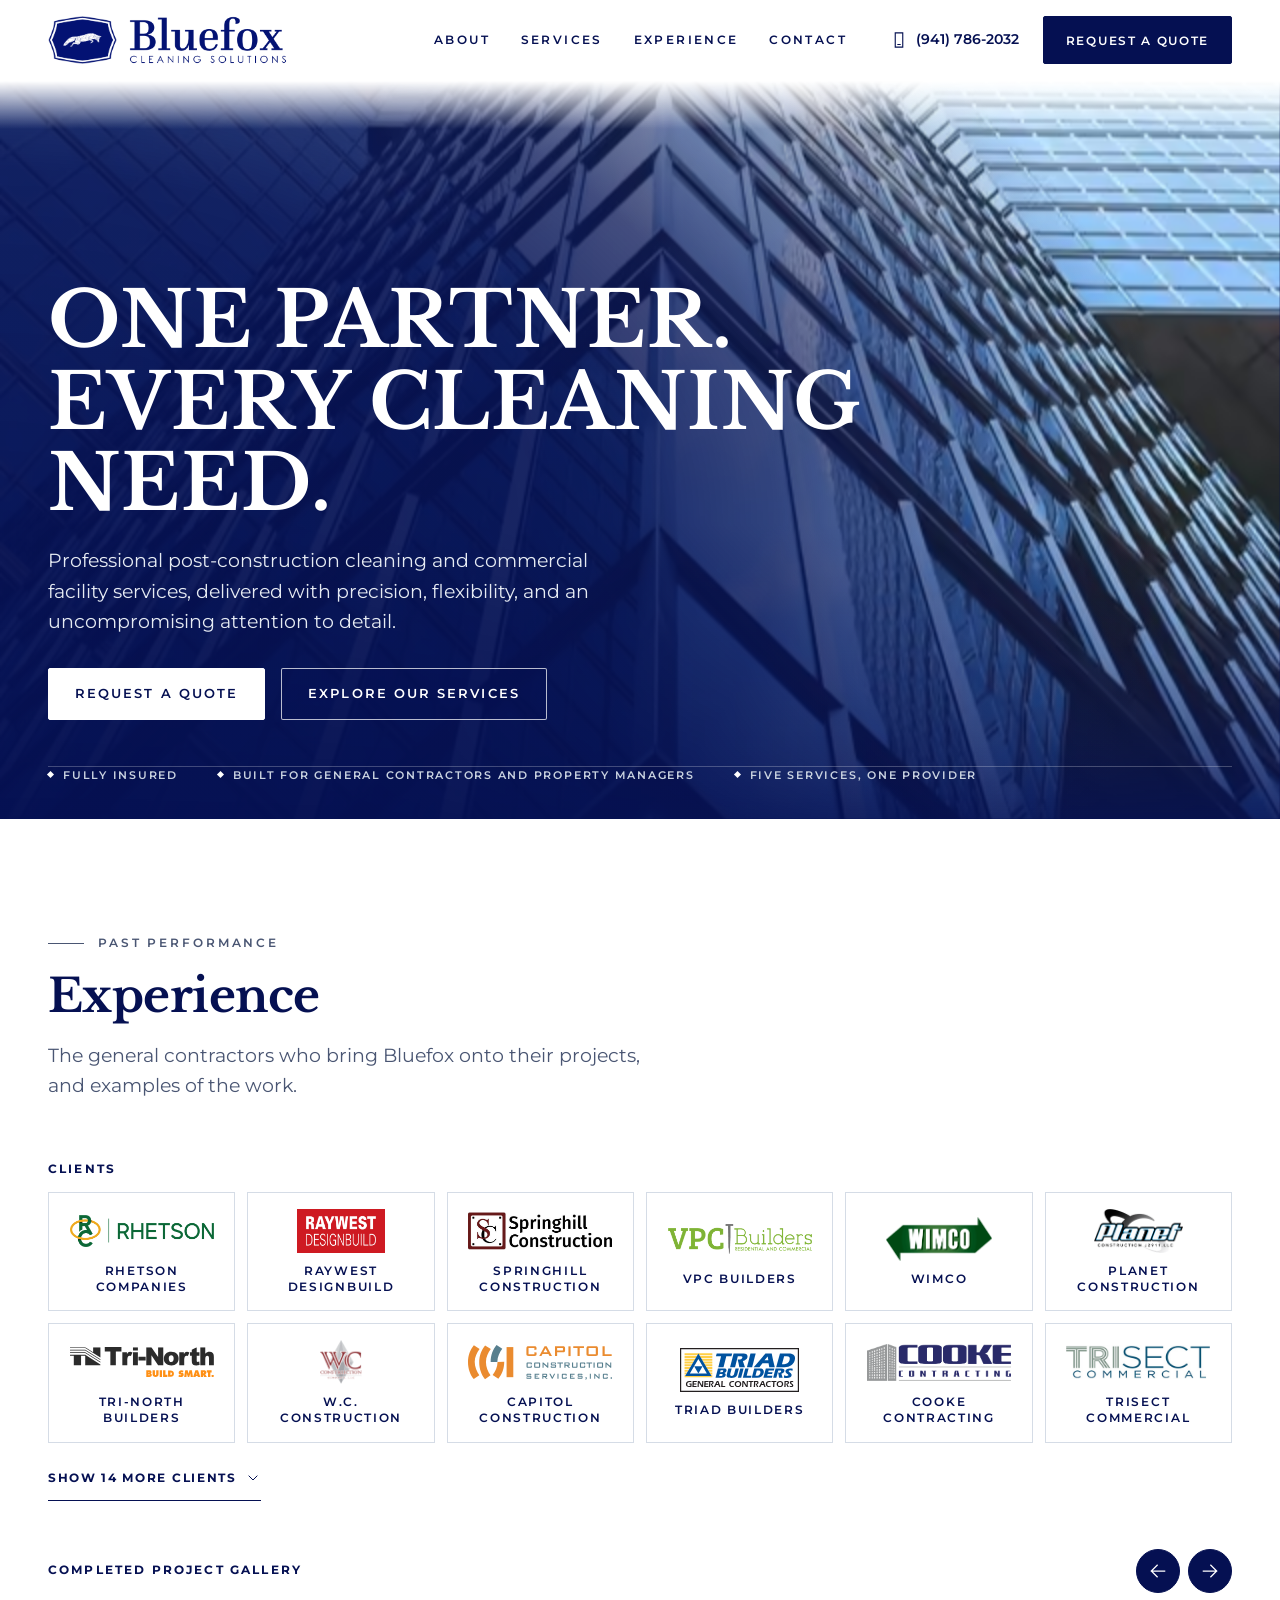
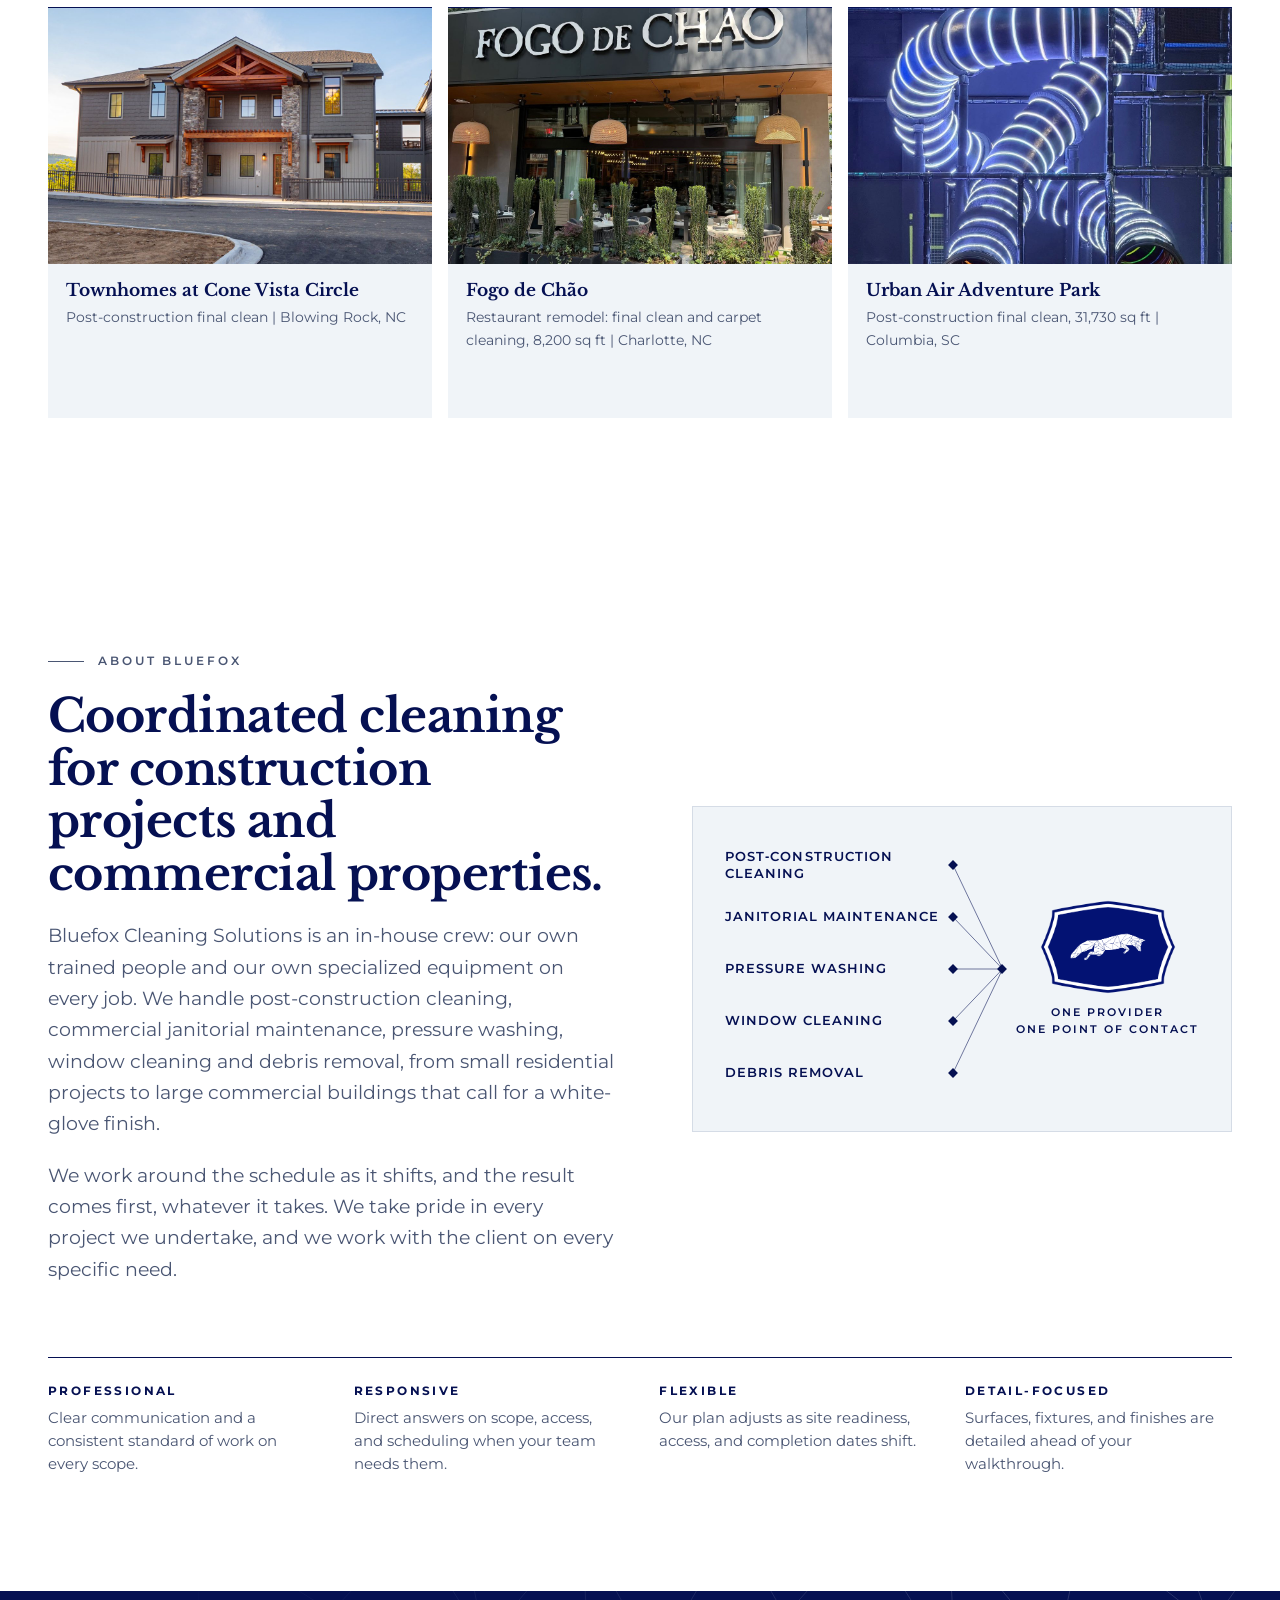
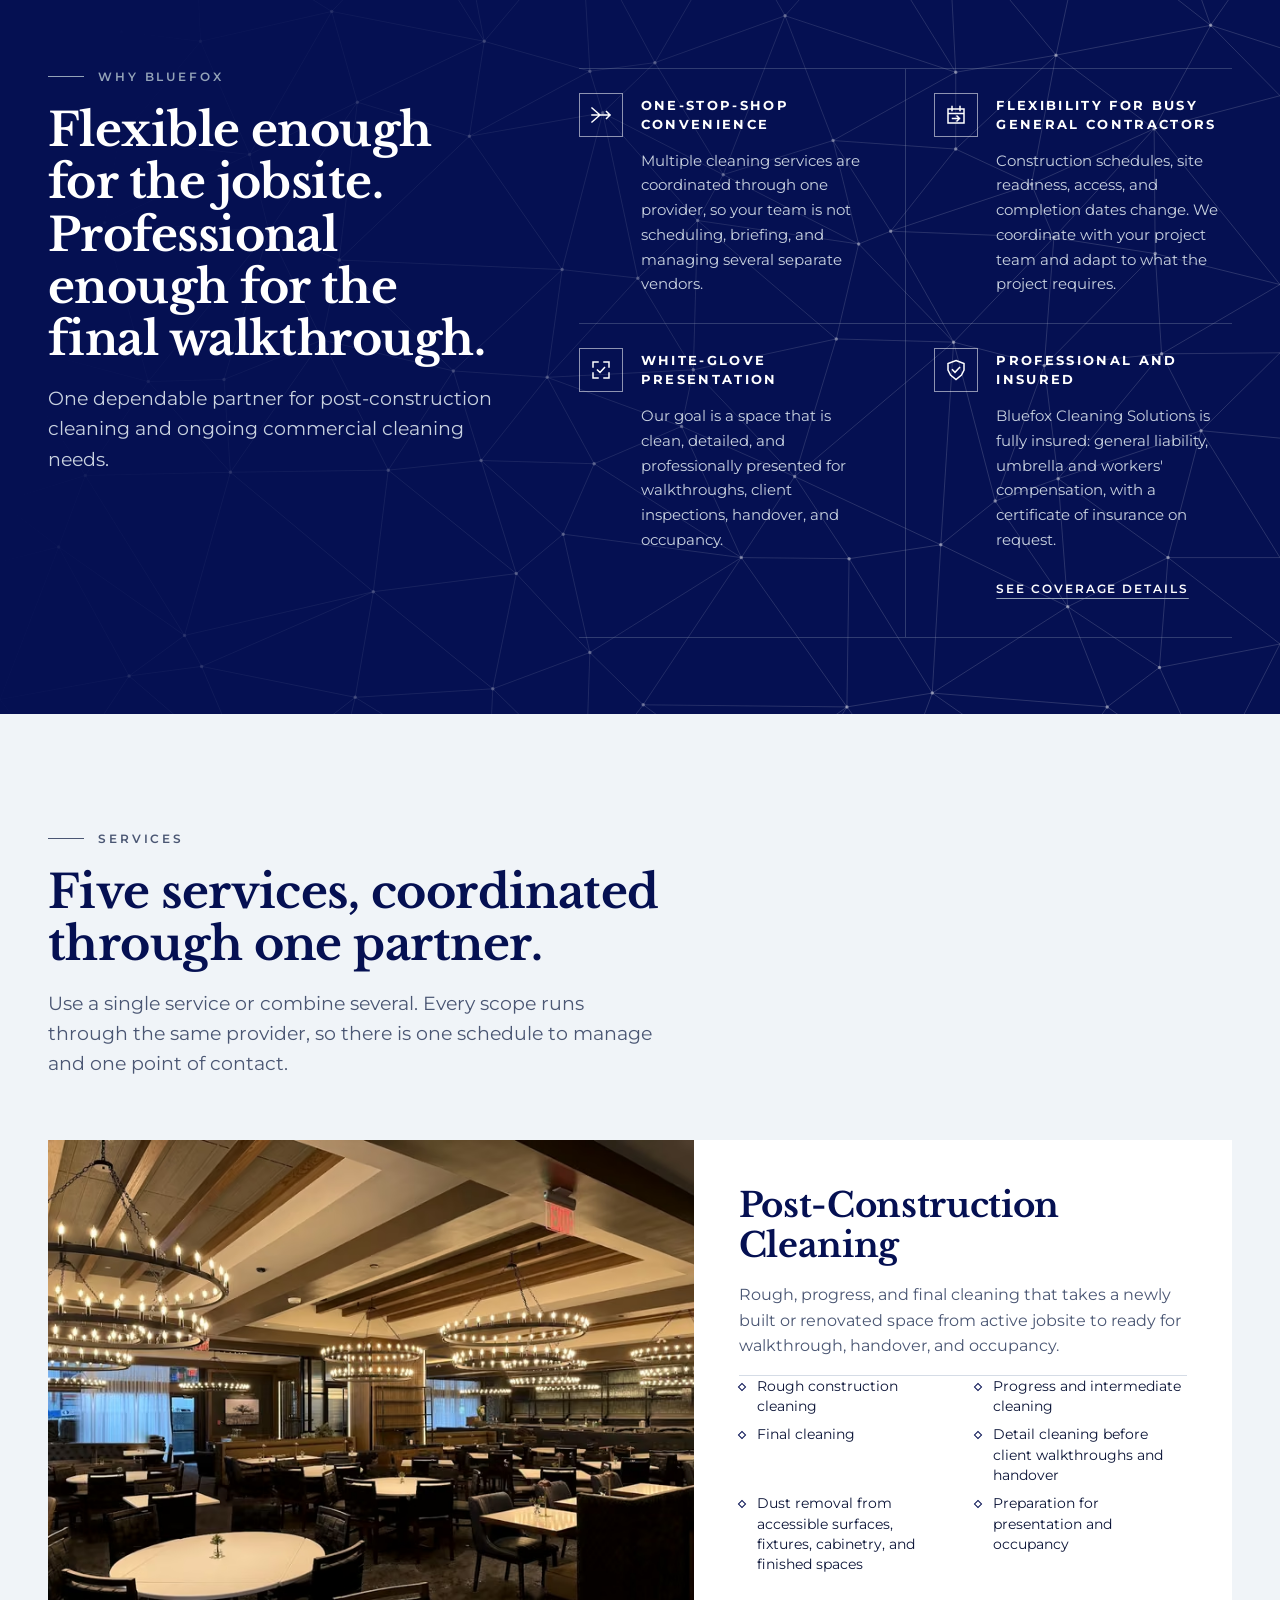
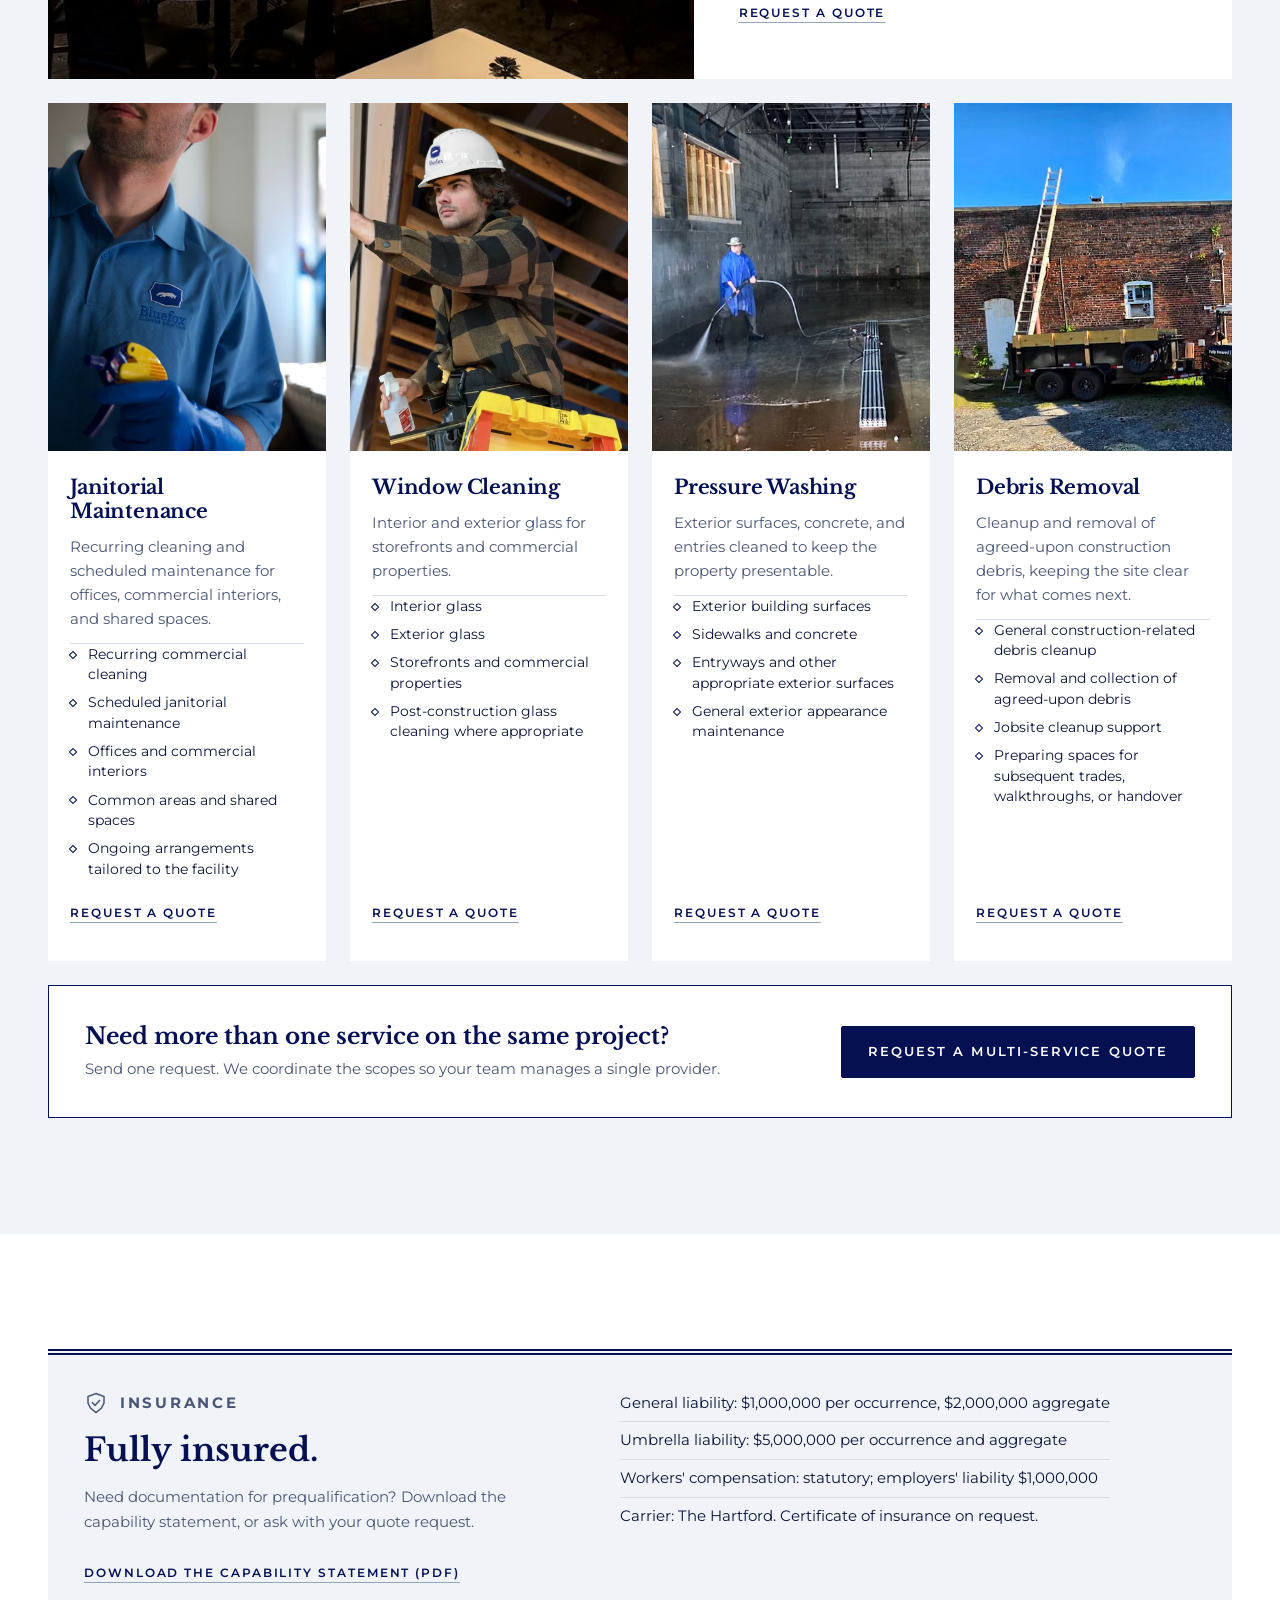
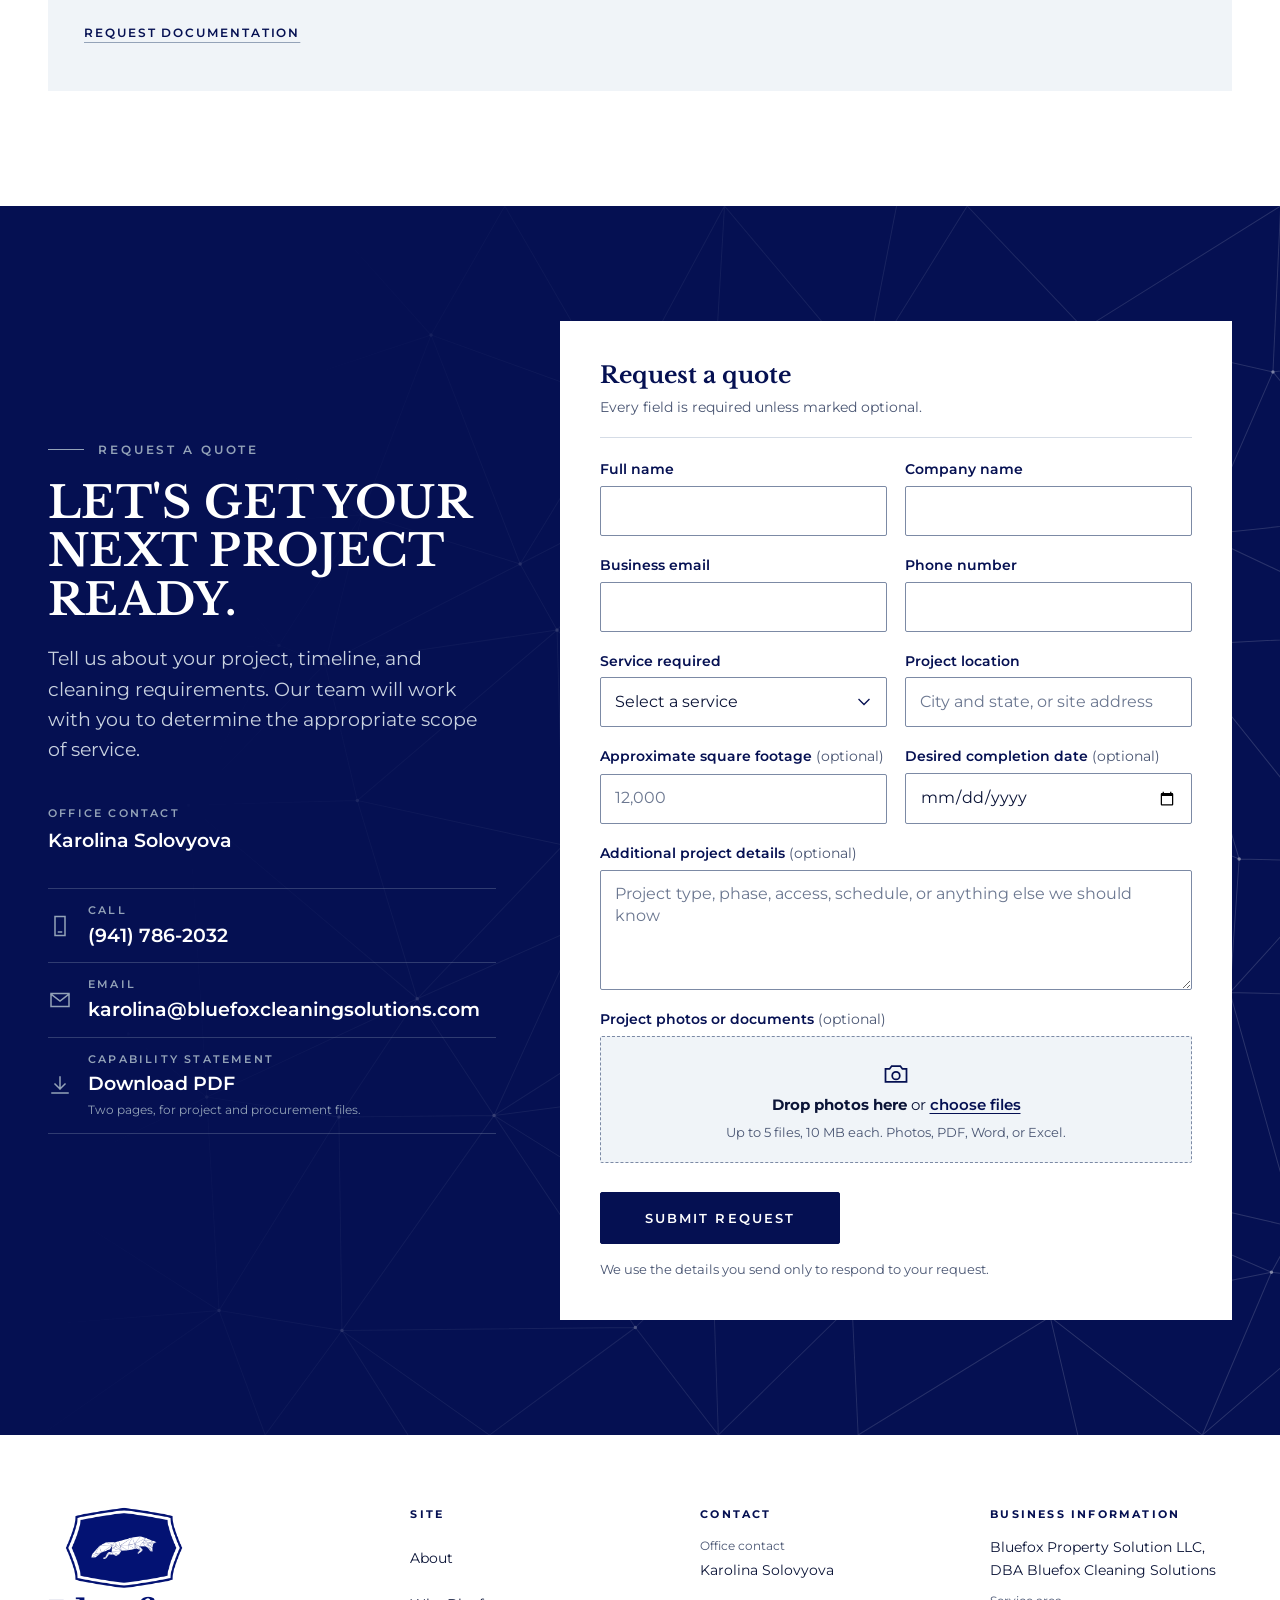
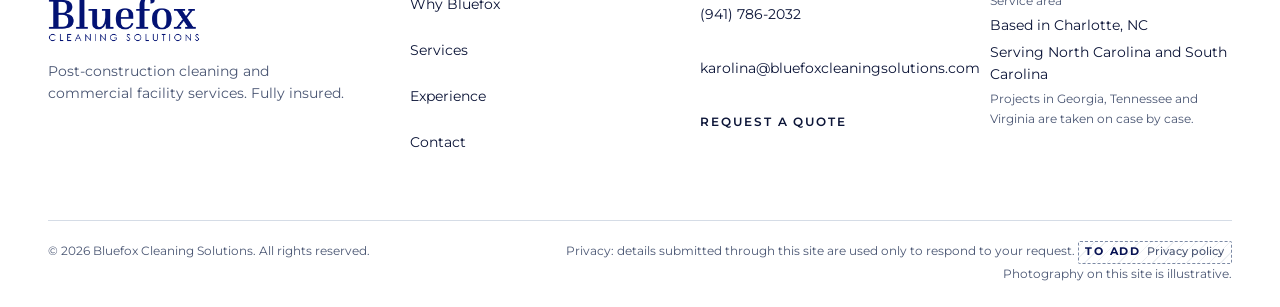
==== commit 082c7086: "Experience under the hero; insurance as its own section; service wording - Client wall and project g" ====
--- a/index.html
+++ b/index.html
@@ -65,13 +65,13 @@
     "address": { "@type": "PostalAddress", "addressLocality": "Charlotte", "addressRegion": "NC", "addressCountry": "US" },
     "slogan": "One partner. Every cleaning need.",
     "description": "Post-construction cleaning and commercial facility services for general contractors, commercial developers, property managers and facility managers.",
-    "knowsAbout": ["Post-construction cleaning", "Commercial janitorial maintenance", "Pressure washing", "Window cleaning", "Debris removal"],
+    "knowsAbout": ["Post-construction cleaning", "Janitorial maintenance", "Pressure washing", "Window cleaning", "Debris removal"],
     "hasOfferCatalog": {
       "@type": "OfferCatalog",
       "name": "Cleaning services",
       "itemListElement": [
         { "@type": "Offer", "itemOffered": { "@type": "Service", "name": "Post-construction cleaning" } },
-        { "@type": "Offer", "itemOffered": { "@type": "Service", "name": "Commercial janitorial maintenance" } },
+        { "@type": "Offer", "itemOffered": { "@type": "Service", "name": "Janitorial maintenance" } },
         { "@type": "Offer", "itemOffered": { "@type": "Service", "name": "Pressure washing" } },
         { "@type": "Offer", "itemOffered": { "@type": "Service", "name": "Window cleaning" } },
         { "@type": "Offer", "itemOffered": { "@type": "Service", "name": "Debris removal" } }
@@ -178,6 +178,49 @@
     </div>
   </section>
 
+  <!-- Experience / trust ================================================= -->
+  <section class="section" id="experience" aria-labelledby="experience-title" data-needs="trust.clients trust.projects">
+    <div class="container">
+      <header class="section-head">
+        <p class="eyebrow">Past performance</p>
+        <h2 class="title" id="experience-title">Experience</h2>
+        <p class="lede">The general contractors who bring Bluefox onto their projects, and examples of the work.</p>
+      </header>
+
+      <div class="trust__grid">
+        <div class="trust__stack" data-needs="trust.clients">
+
+          <div class="trust__group" data-trust="clients" data-needs="trust.clients">
+            <h3 class="trust__label">Clients</h3>
+            <ul class="trust__items trust__items--logos" data-trust-items>
+              <li class="slot slot--logo" data-slot><span class="slot__tag">To add</span>Approved client logo</li>
+              <li class="slot slot--logo" data-slot><span class="slot__tag">To add</span>Approved client logo</li>
+              <li class="slot slot--logo" data-slot><span class="slot__tag">To add</span>Approved client logo</li>
+              <li class="slot slot--logo" data-slot><span class="slot__tag">To add</span>Approved client logo</li>
+            </ul>
+          </div>
+        </div>
+
+        <div class="trust__group trust__group--wide" data-trust="projects" data-needs="trust.projects">
+          <div class="trust__head">
+            <h3 class="trust__label" id="projects-label">Completed project gallery</h3>
+            <div class="carousel__nav" data-carousel-nav hidden>
+              <button class="carousel__btn" type="button" data-carousel-prev aria-label="Previous projects"><svg class="icon" aria-hidden="true"><use href="#i-arrow"/></svg></button>
+              <button class="carousel__btn" type="button" data-carousel-next aria-label="Next projects"><svg class="icon" aria-hidden="true"><use href="#i-arrow"/></svg></button>
+            </div>
+          </div>
+          <div class="carousel" data-carousel>
+            <div class="trust__items trust__items--projects carousel__track" data-trust-items tabindex="0" role="region" aria-labelledby="projects-label">
+              <div class="slot slot--project" data-slot><span class="slot__tag">To add</span>Project photograph with a brief description: project, scope, and location.</div>
+              <div class="slot slot--project" data-slot><span class="slot__tag">To add</span>Project photograph with a brief description: project, scope, and location.</div>
+              <div class="slot slot--project" data-slot><span class="slot__tag">To add</span>Project photograph with a brief description: project, scope, and location.</div>
+            </div>
+          </div>
+        </div>
+      </div>
+    </div>
+  </section>
+
   <!-- About ============================================================== -->
   <section class="section" id="about" aria-labelledby="about-title">
     <div class="container">
@@ -266,7 +309,7 @@
           <h3 class="advantage__title">Professional and insured</h3>
           <div class="advantage__text">
             <p>Bluefox Cleaning Solutions is fully insured: general liability, umbrella and workers' compensation, with a certificate of insurance on request.</p>
-            <a class="text-link" href="#experience" data-needs="insurance.details">See coverage details</a>
+            <a class="text-link" href="#insurance" data-needs="insurance.details">See coverage details</a>
           </div>
         </li>
       </ul>
@@ -318,7 +361,7 @@
             </picture>
           </div>
           <div class="service__body">
-            <h3 class="service__title">Commercial Janitorial Maintenance</h3>
+            <h3 class="service__title">Janitorial Maintenance</h3>
             <p class="service__desc">Recurring cleaning and scheduled maintenance for offices, commercial interiors, and shared spaces.</p>
             <button class="scope-toggle" type="button" aria-expanded="false" aria-controls="scope-facility-maintenance" data-scope-toggle>
               <span>Scope of work</span>
@@ -331,7 +374,31 @@
               <li>Common areas and shared spaces</li>
               <li>Ongoing arrangements tailored to the facility</li>
             </ul>
-            <a class="text-link service__link" href="#quote" data-service="Commercial janitorial maintenance" aria-label="Request a quote for commercial janitorial maintenance">Request a quote</a>
+            <a class="text-link service__link" href="#quote" data-service="Janitorial maintenance" aria-label="Request a quote for janitorial maintenance">Request a quote</a>
+          </div>
+        </article>
+
+        <article class="service" id="service-window-cleaning">
+          <div class="service__media" style="background-image:url([data-uri])">
+            <picture>
+              <source type="image/avif" sizes="(min-width: 72rem) 18rem, (min-width: 44rem) 46vw, 100vw" srcset="assets/img/service-window-cleaning-480.avif 480w, assets/img/service-window-cleaning-800.avif 800w, assets/img/service-window-cleaning-959.avif 959w">
+              <img src="assets/img/service-window-cleaning-800.jpg" sizes="(min-width: 72rem) 18rem, (min-width: 44rem) 46vw, 100vw" srcset="assets/img/service-window-cleaning-480.jpg 480w, assets/img/service-window-cleaning-800.jpg 800w, assets/img/service-window-cleaning-959.jpg 959w" width="959" height="1199" alt="A Bluefox technician in a white hard hat reaching across a window frame from a lift." loading="lazy" decoding="async">
+            </picture>
+          </div>
+          <div class="service__body">
+            <h3 class="service__title">Window Cleaning</h3>
+            <p class="service__desc">Interior and exterior glass for storefronts and commercial properties.</p>
+            <button class="scope-toggle" type="button" aria-expanded="false" aria-controls="scope-window-cleaning" data-scope-toggle>
+              <span>Scope of work</span>
+              <svg class="icon icon--sm" aria-hidden="true"><use href="#i-chevron"/></svg>
+            </button>
+            <ul class="scope" id="scope-window-cleaning">
+              <li>Interior glass</li>
+              <li>Exterior glass</li>
+              <li>Storefronts and commercial properties</li>
+              <li>Post-construction glass cleaning where appropriate</li>
+            </ul>
+            <a class="text-link service__link" href="#quote" data-service="Window cleaning" aria-label="Request a quote for window cleaning">Request a quote</a>
           </div>
         </article>
 
@@ -359,30 +426,6 @@
           </div>
         </article>
 
-        <article class="service" id="service-window-cleaning">
-          <div class="service__media" style="background-image:url([data-uri])">
-            <picture>
-              <source type="image/avif" sizes="(min-width: 72rem) 18rem, (min-width: 44rem) 46vw, 100vw" srcset="assets/img/service-window-cleaning-480.avif 480w, assets/img/service-window-cleaning-800.avif 800w, assets/img/service-window-cleaning-959.avif 959w">
-              <img src="assets/img/service-window-cleaning-800.jpg" sizes="(min-width: 72rem) 18rem, (min-width: 44rem) 46vw, 100vw" srcset="assets/img/service-window-cleaning-480.jpg 480w, assets/img/service-window-cleaning-800.jpg 800w, assets/img/service-window-cleaning-959.jpg 959w" width="959" height="1199" alt="A Bluefox technician in a white hard hat reaching across a window frame from a lift." loading="lazy" decoding="async">
-            </picture>
-          </div>
-          <div class="service__body">
-            <h3 class="service__title">Window Cleaning</h3>
-            <p class="service__desc">Interior and exterior glass for storefronts and commercial properties.</p>
-            <button class="scope-toggle" type="button" aria-expanded="false" aria-controls="scope-window-cleaning" data-scope-toggle>
-              <span>Scope of work</span>
-              <svg class="icon icon--sm" aria-hidden="true"><use href="#i-chevron"/></svg>
-            </button>
-            <ul class="scope" id="scope-window-cleaning">
-              <li>Interior glass</li>
-              <li>Exterior glass</li>
-              <li>Storefronts and commercial properties</li>
-              <li>Post-construction glass cleaning where appropriate</li>
-            </ul>
-            <a class="text-link service__link" href="#quote" data-service="Window cleaning" aria-label="Request a quote for window cleaning">Request a quote</a>
-          </div>
-        </article>
-
         <article class="service" id="service-debris-removal">
           <div class="service__media" style="background-image:url([data-uri])">
             <picture>
@@ -419,54 +462,20 @@
     </div>
   </section>
 
-  <!-- Experience / trust ================================================= -->
-  <section class="section" id="experience" aria-labelledby="experience-title" data-needs="trust.clients trust.projects">
+  <!-- Insurance ========================================================== -->
+  <section class="section" id="insurance" aria-labelledby="insurance-title">
     <div class="container">
-      <header class="section-head">
-        <p class="eyebrow">Past performance</p>
-        <h2 class="title" id="experience-title">Experience</h2>
-        <p class="lede">What a project team needs before bringing a cleaning partner on site: coverage and examples of the work.</p>
-      </header>
-
-      <div class="trust__grid">
-        <div class="assurance">
+      <div class="assurance assurance--wide">
+        <div class="assurance__intro">
           <p class="assurance__mark"><svg class="icon" aria-hidden="true"><use href="#i-shield"/></svg>Insurance</p>
-          <h3 class="assurance__title">Fully insured.</h3>
-          <ul class="cap__list" data-list="insurance.details" hidden></ul>
-          <span class="ph" data-hide-if="insurance.details">Verified coverage limits and documentation</span>
+          <h2 class="assurance__title" id="insurance-title">Fully insured.</h2>
           <p>Need documentation for prequalification? Download the capability statement, or ask with your quote request.</p>
           <a class="text-link" href="assets/docs/Bluefox-Capability-Statement.pdf" download="Bluefox-Capability-Statement.pdf" data-download data-show-if="capability.pdf">Download the capability statement (PDF)</a>
           <a class="text-link" href="#quote">Request documentation</a>
         </div>
-
-        <div class="trust__stack" data-needs="trust.clients">
-
-          <div class="trust__group" data-trust="clients" data-needs="trust.clients">
-            <h3 class="trust__label">Clients</h3>
-            <ul class="trust__items trust__items--logos" data-trust-items>
-              <li class="slot slot--logo" data-slot><span class="slot__tag">To add</span>Approved client logo</li>
-              <li class="slot slot--logo" data-slot><span class="slot__tag">To add</span>Approved client logo</li>
-              <li class="slot slot--logo" data-slot><span class="slot__tag">To add</span>Approved client logo</li>
-              <li class="slot slot--logo" data-slot><span class="slot__tag">To add</span>Approved client logo</li>
-            </ul>
-          </div>
-        </div>
-
-        <div class="trust__group trust__group--wide" data-trust="projects" data-needs="trust.projects">
-          <div class="trust__head">
-            <h3 class="trust__label" id="projects-label">Completed project gallery</h3>
-            <div class="carousel__nav" data-carousel-nav hidden>
-              <button class="carousel__btn" type="button" data-carousel-prev aria-label="Previous projects"><svg class="icon" aria-hidden="true"><use href="#i-arrow"/></svg></button>
-              <button class="carousel__btn" type="button" data-carousel-next aria-label="Next projects"><svg class="icon" aria-hidden="true"><use href="#i-arrow"/></svg></button>
-            </div>
-          </div>
-          <div class="carousel" data-carousel>
-            <div class="trust__items trust__items--projects carousel__track" data-trust-items tabindex="0" role="region" aria-labelledby="projects-label">
-              <div class="slot slot--project" data-slot><span class="slot__tag">To add</span>Project photograph with a brief description: project, scope, and location.</div>
-              <div class="slot slot--project" data-slot><span class="slot__tag">To add</span>Project photograph with a brief description: project, scope, and location.</div>
-              <div class="slot slot--project" data-slot><span class="slot__tag">To add</span>Project photograph with a brief description: project, scope, and location.</div>
-            </div>
-          </div>
+        <div class="assurance__details">
+          <ul class="cap__list" data-list="insurance.details" hidden></ul>
+          <span class="ph" data-hide-if="insurance.details">Verified coverage limits and documentation</span>
         </div>
       </div>
     </div>
@@ -555,7 +564,7 @@
             <select class="field__control" id="q-service" name="service" required aria-describedby="q-service-error">
               <option value="">Select a service</option>
               <option>Post-construction cleaning</option>
-              <option>Commercial janitorial maintenance</option>
+              <option>Janitorial maintenance</option>
               <option>Pressure washing</option>
               <option>Window cleaning</option>
               <option>Debris removal</option>
--- a/assets/css/styles.css
+++ b/assets/css/styles.css
@@ -1659,8 +1659,7 @@
 
 @media (min-width: 62rem) {
   .trust__grid {
-    grid-template-columns: minmax(0, 0.8fr) minmax(0, 1.2fr);
-    gap: 2.5rem 3rem;
+    gap: 3rem;
   }
 
   .trust__stack {
@@ -1669,10 +1668,23 @@
     align-content: start;
   }
 
-  .trust__group--wide,
-  .trust__grid--single .assurance {
-    grid-column: 1 / -1;
-  }
+  .trust__items--logos {
+    grid-template-columns: repeat(6, minmax(0, 1fr));
+  }
+
+  /* the insurance panel: the message on the left, the coverage lines on the right */
+  .assurance--wide {
+    grid-template-columns: minmax(0, 0.9fr) minmax(0, 1.1fr);
+    gap: 2rem 4rem;
+    align-items: start;
+  }
+}
+
+.assurance__intro,
+.assurance__details {
+  display: grid;
+  gap: 1rem;
+  justify-items: start;
 }
 
 .trust__stack {
